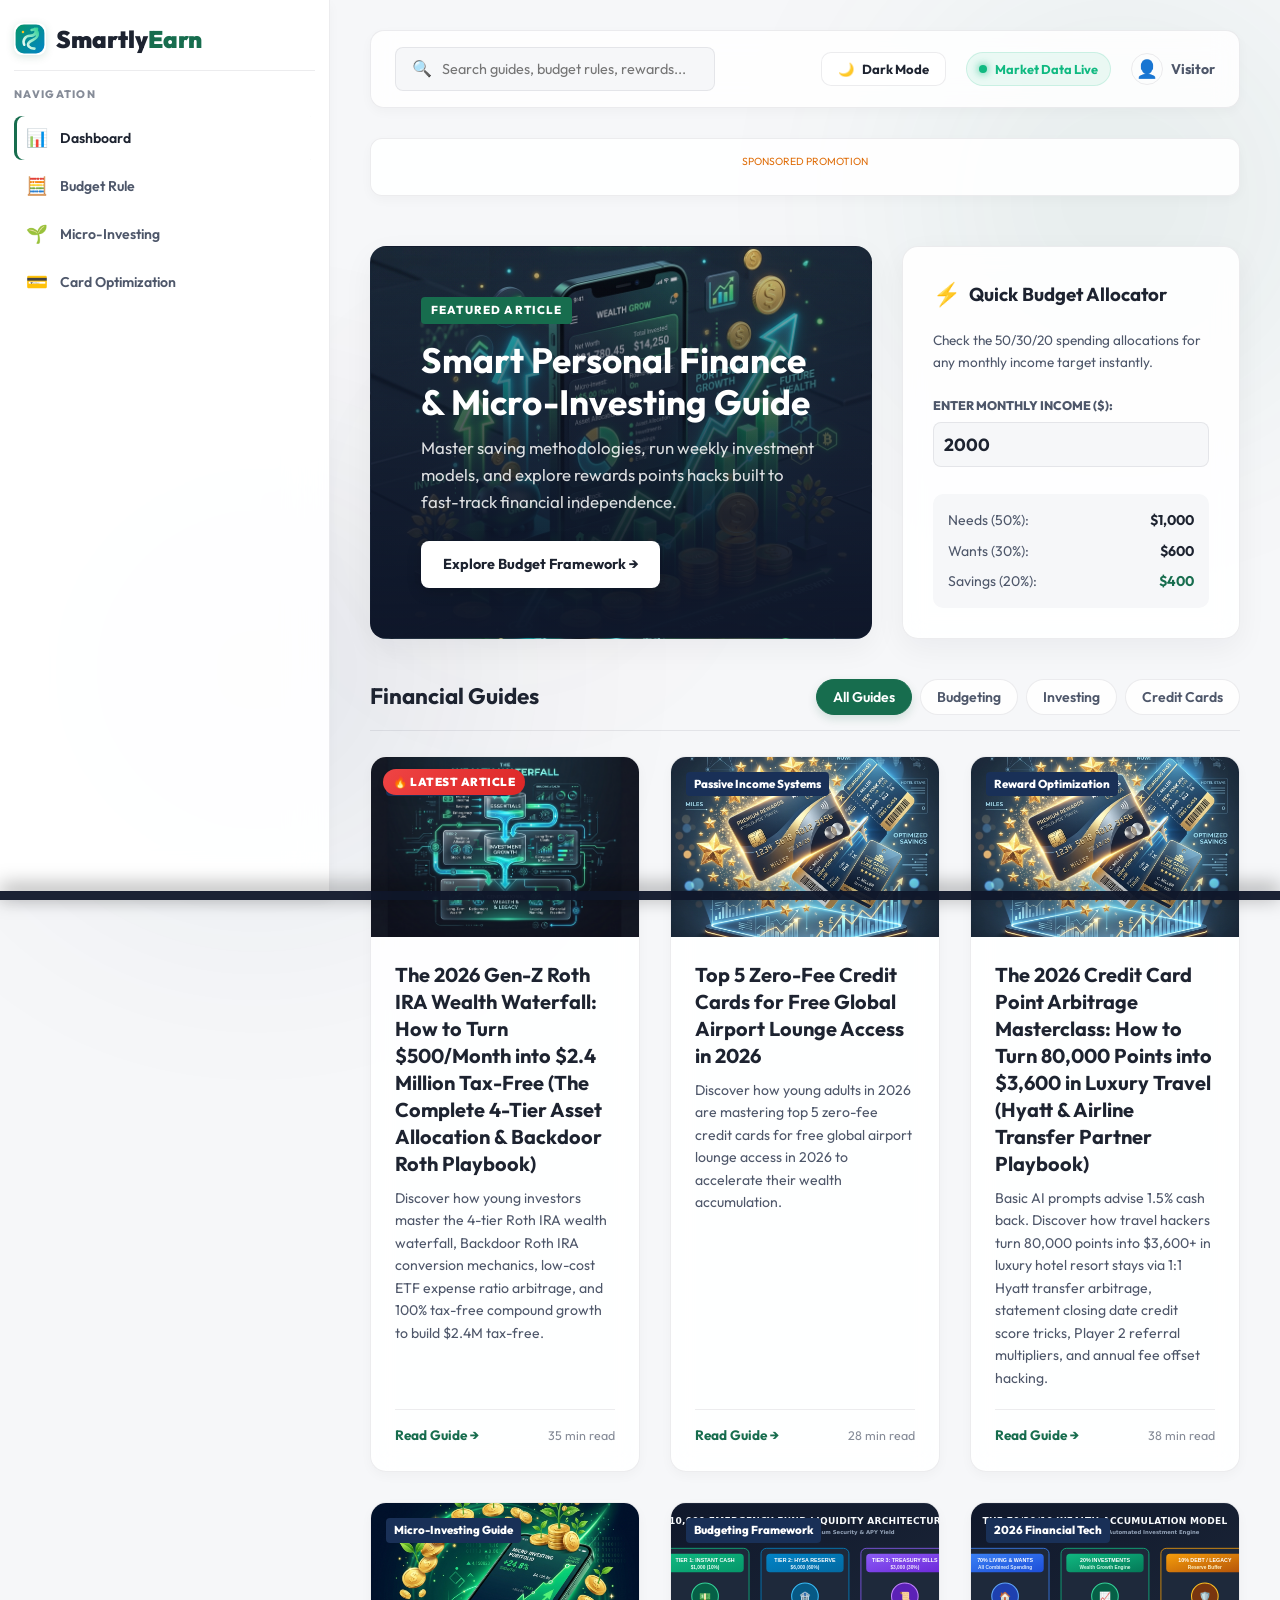
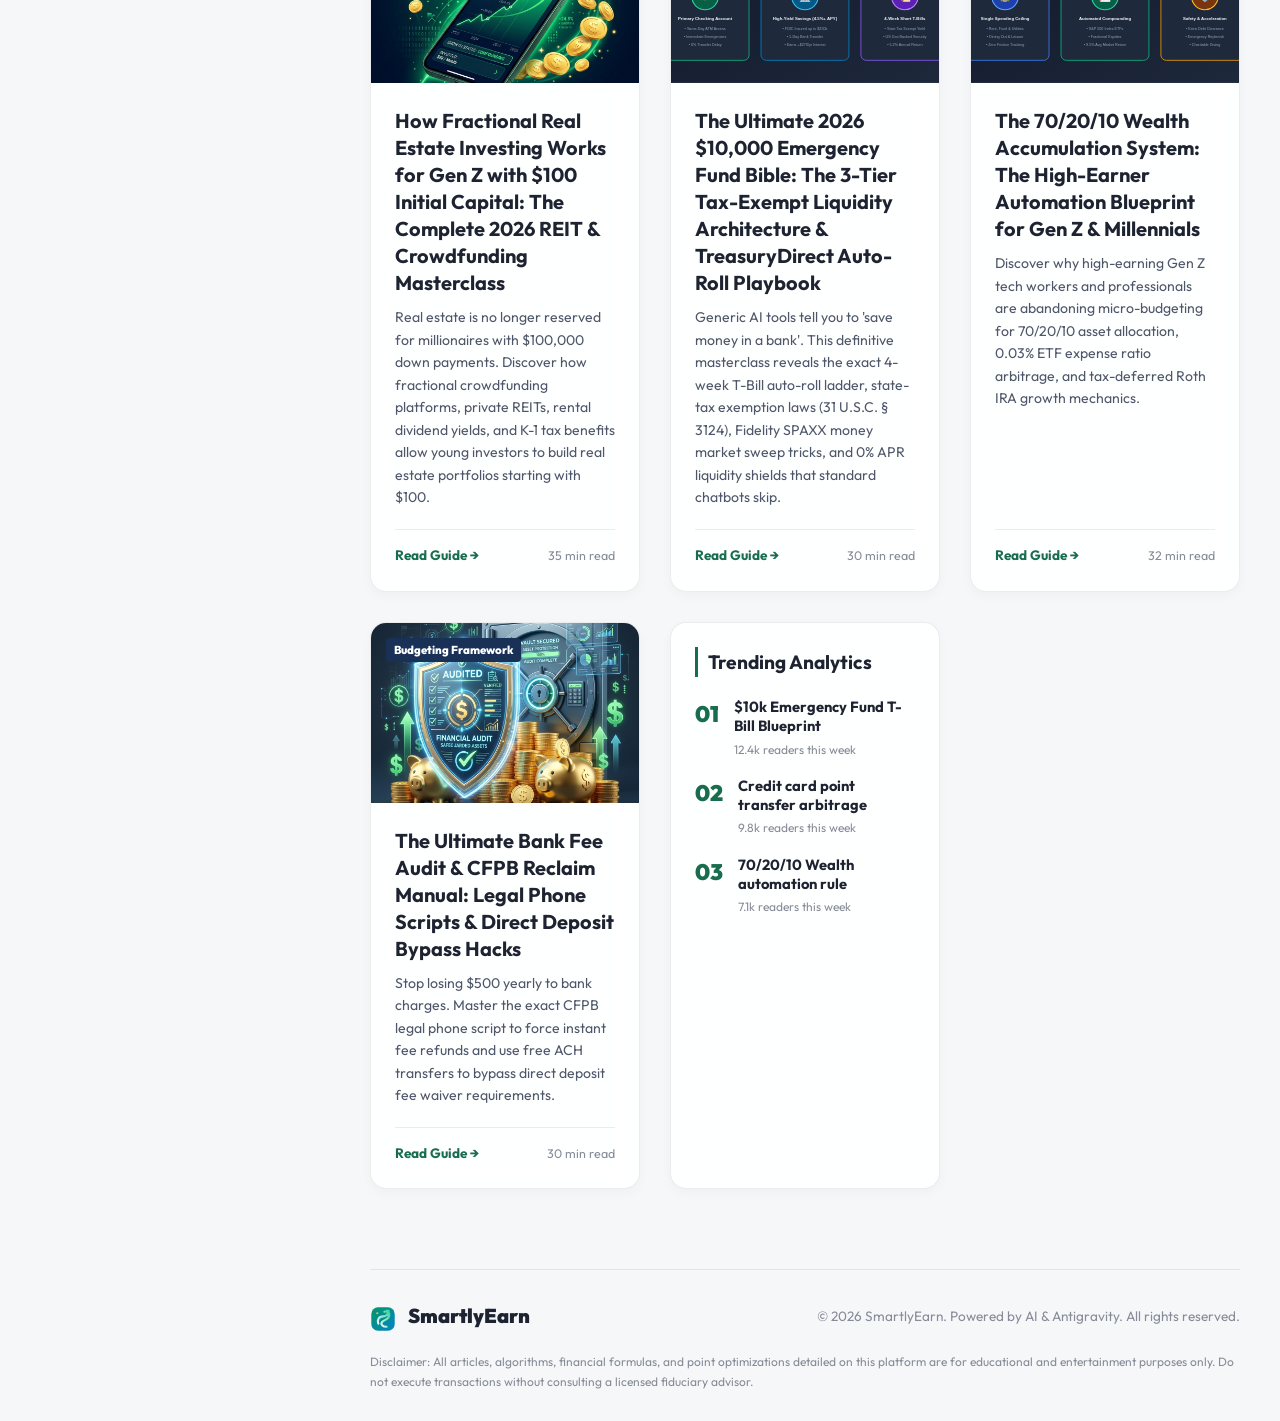
==== index.html @ d295c3f6 "Add/Update index.html" ====
<!DOCTYPE html>
<html lang="en">
<head>
    <meta charset="UTF-8">
    <meta name="viewport" content="width=device-width, initial-scale=1.0">
    <meta name="description" content="SmartlyEarn Personal Finance & Micro-Investing - Modern Fintech Dashboard. Smart saving tricks, budgeting tools, credit card reward points optimization.">
    <meta name="google-site-verification" content="Y6vfAZUniV6YiiUUmEOp5tyHeW1f8kiDKkkbrd3DpYU" />
    <title>SmartlyEarn | Fintech Dashboard & Finance Guides</title>
    
    <!-- Favicon Logo -->
    <link rel="icon" type="image/svg+xml" href="assets/logo.svg">
    
    <!-- Google Fonts -->
    <link rel="preconnect" href="https://fonts.googleapis.com">
    <link rel="preconnect" href="https://fonts.gstatic.com" crossorigin>
    <link href="https://fonts.googleapis.com/css2?family=Outfit:wght@300;400;500;600;700;800;900&family=Playfair+Display:ital,wght@0,600;0,700;1,600&display=swap" rel="stylesheet">
    
    <link rel="stylesheet" href="style.css">

    <!-- 💰 Adsterra Popunder Integration in Head -->
    <script type="text/javascript" src="https://pl30477562.effectivecpmnetwork.com/54/c9/de/54c9de91e64ebeafb6e25777c57d5bb7.js"></script>
</head>
<body class="light-theme">

    <!-- Decorative Animated Background Blobs -->
    <div class="bg-blob blob-1"></div>
    <div class="bg-blob blob-2"></div>
    <div class="bg-blob blob-3"></div>

    <div class="dashboard-wrapper">
        
        <!-- Ultra Left Sidebar Navigation (Desktop) -->
        <aside class="dashboard-sidebar">
            <div class="sidebar-brand" id="nav-logo" onclick="showHome()" style="cursor: pointer;">
                <img src="assets/logo.svg" alt="SmartlyEarn Logo" class="brand-logo-img">
                <span class="brand-text">Smartly<span class="brand-highlight">Earn</span></span>
            </div>
            
            <nav class="sidebar-nav">
                <span class="nav-section-title">NAVIGATION</span>
                <ul>
                    <li>
                        <a href="/" onclick="event.preventDefault(); showHome();" class="sidebar-link active" data-target="home">
                            <span class="link-icon">📊</span>
                            <span class="link-text">Dashboard</span>
                        </a>
                    </li>
                    <li>
                        <a href="#how-to-create-a-10000-emergency-fund" onclick="event.preventDefault(); openArticle('how-to-create-a-10000-emergency-fund');" class="sidebar-link" data-target="how-to-create-a-10000-emergency-fund">
                            <span class="link-icon">🧮</span>
                            <span class="link-text">Budget Rule</span>
                        </a>
                    </li>
                    <li>
                        <a href="#how-fractional-real-estate-investing-wor" onclick="event.preventDefault(); openArticle('how-fractional-real-estate-investing-wor');" class="sidebar-link" data-target="how-fractional-real-estate-investing-wor">
                            <span class="link-icon">🌱</span>
                            <span class="link-text">Micro-Investing</span>
                        </a>
                    </li>
                    <li>
                        <a href="#credit-card" onclick="event.preventDefault(); openArticle('credit-card');" class="sidebar-link" data-target="credit-card">
                            <span class="link-icon">💳</span>
                            <span class="link-text">Card Optimization</span>
                        </a>
                    </li>
                </ul>

                <!-- Sidebar 300x250 Adsterra Banner Slot -->
                <div class="sidebar-ad-card">
                    <script>
                      atOptions = {
                        'key' : '64b60da9f4378234c925ba0bfce2af56',
                        'format' : 'iframe',
                        'height' : 250,
                        'width' : 300,
                        'params' : {}
                      };
                    </script>
                    <script src="https://www.highperformanceformat.com/64b60da9f4378234c925ba0bfce2af56/invoke.js"></script>
                </div>
            </nav>
            
        </aside>

        <!-- Main Dashboard content pane -->
        <div class="main-dashboard-content">
            
            <!-- Dashboard Topbar Header -->
            <header class="dashboard-topbar">
                <div class="topbar-search">
                    <span class="search-icon">🔍</span>
                    <input type="text" id="dashboard-search-input" placeholder="Search guides, budget rules, rewards...">
                </div>
                <div class="topbar-actions">
                    <button id="theme-toggle-btn" class="topbar-theme-toggle" onclick="toggleTheme(event)">
                        <span class="toggle-icon">🌙</span>
                        <span class="toggle-text">Dark Mode</span>
                    </button>
                    <div class="status-indicator">
                        <span class="pulse-dot"></span>
                        <span class="status-text">Market Data Live</span>
                    </div>
                    <div class="user-profile-badge">
                        <span class="profile-avatar">👤</span>
                        <span class="profile-name">Visitor</span>
                    </div>
                </div>
            </header>

            <!-- Top Header Native Ad Sandbox placement -->
            <section class="ad-section-leaderboard" style="margin-bottom: 20px;">
                <div class="ad-container-leaderboard" style="padding: 15px; background: var(--bg-card); border-radius: 12px; text-align: center; border: 1px solid var(--border-color); overflow: hidden;">
                    <span class="ad-tag" style="display: block; margin-bottom: 10px; font-size: 0.65rem; color: var(--accent-gold);">SPONSORED PROMOTION</span>
                    <script async="async" data-cfasync="false" src="https://pl30477563.effectivecpmnetwork.com/26af483845ef343cd81dbf10a6da1bb0/invoke.js"></script>
                    <div id="container-26af483845ef343cd81dbf10a6da1bb0"></div>
                </div>
            </section>

            <!-- Page Panels -->
            <main class="dashboard-pages">
                
                <!-- Home Dashboard view -->
                <div id="home-view" class="view-panel active">
                    
                    <!-- Asymmetric Hero Section -->
                    <div class="asymmetric-hero-grid">
                        
                        <!-- Hero Post Highlight Card -->
                        <div class="hero-highlight-card" style="background-image: linear-gradient(to bottom, rgba(30, 41, 59, 0.1), rgba(15, 23, 42, 0.95)), url('assets/hero.png');">
                            <div class="hero-badge">FEATURED ARTICLE</div>
                            <h2>Smart Personal Finance & Micro-Investing Guide</h2>
                            <p>Master saving methodologies, run weekly investment models, and explore rewards points hacks built to fast-track financial independence.</p>
                            <a href="#how-to-create-a-10000-emergency-fund" onclick="event.preventDefault(); openArticle('how-to-create-a-10000-emergency-fund');" class="hero-read-btn">Explore Budget Framework &rarr;</a>
                        </div>
                        
                        <!-- Sidebar-like quick tool card (embedded to right of hero) -->
                        <div class="hero-tool-card">
                            <div class="tool-card-header">
                                <span class="tool-icon">⚡</span>
                                <h3>Quick Budget Allocator</h3>
                            </div>
                            <p>Check the 50/30/20 spending allocations for any monthly income target instantly.</p>
                            <div class="tool-input-group">
                                <label>Enter Monthly Income ($):</label>
                                <input type="number" id="quick-calc-input" value="2000" oninput="calculateQuickBudget()">
                            </div>
                            <div class="tool-results">
                                <div class="tool-res-item">
                                    <span>Needs (50%):</span>
                                    <strong id="quick-needs">$1,000</strong>
                                </div>
                                <div class="tool-res-item">
                                    <span>Wants (30%):</span>
                                    <strong id="quick-wants">$600</strong>
                                </div>
                                <div class="tool-res-item">
                                    <span>Savings (20%):</span>
                                    <strong id="quick-savings" class="savings-highlight">$400</strong>
                                </div>
                            </div>
                        </div>

                    </div>

                    <!-- Category Filtering Tabs -->
                    <div class="feed-filters-bar">
                        <h3>Financial Guides</h3>
                        <div class="filter-tabs">
                            <button class="filter-tab active" data-filter="all">All Guides</button>
                            <button class="filter-tab" data-filter="Budgeting Framework">Budgeting</button>
                            <button class="filter-tab" data-filter="Micro-Investing Guide">Investing</button>
                            <button class="filter-tab" data-filter="Reward Optimization">Credit Cards</button>
                        </div>
                    </div>

                    <!-- Dashboard Asymmetric Feed Grid -->
                    <div class="dashboard-feed-grid">
                        
                        <!-- Article 1 Card -->
                        <article class="feed-card" data-category="Budgeting Framework" onclick="openArticle('how-to-create-a-10000-emergency-fund')" style="cursor: pointer;">
                            <div class="card-image-wrap">
                                <img src="assets/emergency_vault.svg" alt="Emergency Fund Model">
                                <div class="card-badge">Budgeting</div>
                            </div>
                            <div class="card-body">
                                <h3><a href="#how-to-create-a-10000-emergency-fund" onclick="event.preventDefault(); openArticle('how-to-create-a-10000-emergency-fund');">The Ultimate 2026 $10,000 Emergency Fund Bible: The 3-Tier Tax-Exempt Liquidity Architecture</a></h3>
                                <p>Discover how the 4-week T-Bill auto-roll ladder and state-tax exemption laws (31 U.S.C. § 3124) secure your cash reserves against inflation.</p>
                                <div class="card-footer">
                                    <a href="#how-to-create-a-10000-emergency-fund" onclick="event.preventDefault(); openArticle('how-to-create-a-10000-emergency-fund');" class="read-link">Start Reading &rarr;</a>
                                    <span class="read-time">30 min read</span>
                                </div>
                            </div>
                        </article>

                        <!-- Article 2 Card -->
                        <article class="feed-card" data-category="Reward Optimization" onclick="openArticle('credit-card')" style="cursor: pointer;">
                            <div class="card-image-wrap">
                                <img src="assets/credit.png" alt="Credit Card Rewards">
                                <div class="card-badge">Rewards</div>
                            </div>
                            <div class="card-body">
                                <h3><a href="#credit-card" onclick="event.preventDefault(); openArticle('credit-card');">The 2026 Credit Card Point Arbitrage Masterclass: Turning 80k Points into $3,600 Luxury Travel</a></h3>
                                <p>Discover how travel hackers turn 80,000 points into $3,600+ in 5-star hotel resort stays via 1:1 Hyatt transfer arbitrage and closing date tricks.</p>
                                <div class="card-footer">
                                    <a href="#credit-card" onclick="event.preventDefault(); openArticle('credit-card');" class="read-link">Start Reading &rarr;</a>
                                    <span class="read-time">38 min read</span>
                                </div>
                            </div>
                        </article>

                        <!-- Article 3 Card -->
                        <article class="feed-card" data-category="Micro-Investing Guide" onclick="openArticle('how-fractional-real-estate-investing-wor')" style="cursor: pointer;">
                            <div class="card-image-wrap">
                                <img src="assets/micro.png" alt="Micro Investing Real Estate">
                                <div class="card-badge">Investing</div>
                            </div>
                            <div class="card-body">
                                <h3><a href="#how-fractional-real-estate-investing-wor" onclick="event.preventDefault(); openArticle('how-fractional-real-estate-investing-wor');">How Fractional Real Estate Investing Works for Gen Z with $100 Initial Capital</a></h3>
                                <p>Real estate is no longer reserved for millionaires. Discover how SEC Regulation A+ platforms allow you to buy shares of rental homes starting with $100.</p>
                                <div class="card-footer">
                                    <a href="#how-fractional-real-estate-investing-wor" onclick="event.preventDefault(); openArticle('how-fractional-real-estate-investing-wor');" class="read-link">Start Reading &rarr;</a>
                                    <span class="read-time">35 min read</span>
                                </div>
                            </div>
                        </article>

                        <!-- Trending Widget -->
                        <div class="feed-trending-card">
                            <h3>Trending Analytics</h3>
                            <ul class="trending-dashboard-list">
                                <li>
                                    <span class="trend-rank">01</span>
                                    <div>
                                        <a href="#how-to-create-a-10000-emergency-fund" onclick="event.preventDefault(); openArticle('how-to-create-a-10000-emergency-fund');">50/30/20 savings rule & T-Bill ladder</a>
                                        <span class="trend-views">8.2k readers this week</span>
                                    </div>
                                </li>
                                <li>
                                    <span class="trend-rank">02</span>
                                    <div>
                                        <a href="#how-fractional-real-estate-investing-wor" onclick="event.preventDefault(); openArticle('how-fractional-real-estate-investing-wor');">Compounding models for weekly $10</a>
                                        <span class="trend-views">5.4k readers this week</span>
                                    </div>
                                </li>
                                <li>
                                    <span class="trend-rank">03</span>
                                    <div>
                                        <a href="#credit-card" onclick="event.preventDefault(); openArticle('credit-card');">Airline point transfer ratio hacks</a>
                                        <span class="trend-views">4.9k readers this week</span>
                                    </div>
                                </li>
                            </ul>
                        </div>

                    </div>

                </div>

                <!-- Single Article View -->
                <div id="article-view" class="view-panel">
                    <button id="back-to-feed-btn" class="back-btn" onclick="showHome()">&larr; Back to Dashboard Feed</button>
                    
                    <article class="dashboard-article-card">
                        
                        <div class="article-details-header">
                            <span id="article-category" class="article-badge">Category</span>
                            <h1 id="article-title" class="article-main-title">Article Title</h1>
                            <div class="article-meta-info">
                                <span>Author: <strong>SmartlyEarn Editorial Team</strong></span>
                                <span class="meta-dot"></span>
                                <span id="article-read-time">10 min read</span>
                            </div>
                        </div>

                        <!-- Main content injection area -->
                        <div id="article-content" class="article-rendered-body">
                            <!-- Injected JS -->
                        </div>

                        <!-- Mid article native banner -->
                        <div class="inline-article-mid-ad" style="text-align: center; padding: 15px; background: var(--bg-tertiary); border-radius: 12px; margin: 25px 0;">
                            <div class="ad-tag" style="margin-bottom: 10px;">RECOMMENDED BY SPONSOR</div>
                            <script>
                              atOptions = {
                                'key' : '64b60da9f4378234c925ba0bfce2af56',
                                'format' : 'iframe',
                                'height' : 250,
                                'width' : 300,
                                'params' : {}
                              };
                            </script>
                            <script src="https://www.highperformanceformat.com/64b60da9f4378234c925ba0bfce2af56/invoke.js"></script>
                        </div>

                        <!-- Main content part 2 injection area -->
                        <div id="article-content-part2" class="article-rendered-body">
                            <!-- Injected JS -->
                        </div>

                    </article>
                </div>

            </main>

            <!-- Dashboard Global Footer -->
            <footer class="dashboard-footer-bar">
                <div class="footer-header">
                    <span class="footer-brand"><img src="assets/logo.svg" alt="SmartlyEarn" style="width: 26px; height: 26px; vertical-align: middle; border-radius: 6px; margin-right: 8px;"> SmartlyEarn</span>
                    <p class="footer-copyright">© 2026 SmartlyEarn. Powered by AI & Antigravity. All rights reserved.</p>
                </div>
                <p class="footer-legal">Disclaimer: All articles, algorithms, financial formulas, and point optimizations detailed on this platform are for educational and entertainment purposes only. Do not execute transactions without consulting a licensed fiduciary advisor.</p>
            </footer>

        </div>

    </div>

    <!-- Floating Mobile bottom navigation bar -->
    <div class="mobile-bottom-nav">
        <a href="/" onclick="event.preventDefault(); showHome();" class="mobile-nav-link active" data-target="home">
            <span class="mobile-icon">📊</span>
            <span class="mobile-label">Home</span>
        </a>
        <a href="#how-to-create-a-10000-emergency-fund" onclick="event.preventDefault(); openArticle('how-to-create-a-10000-emergency-fund');" class="mobile-nav-link" data-target="how-to-create-a-10000-emergency-fund">
            <span class="mobile-icon">🧮</span>
            <span class="mobile-label">Budget</span>
        </a>
        <a href="#how-fractional-real-estate-investing-wor" onclick="event.preventDefault(); openArticle('how-fractional-real-estate-investing-wor');" class="mobile-nav-link" data-target="how-fractional-real-estate-investing-wor">
            <span class="mobile-icon">🌱</span>
            <span class="mobile-label">Invest</span>
        </a>
        <a href="#credit-card" onclick="event.preventDefault(); openArticle('credit-card');" class="mobile-nav-link" data-target="credit-card">
            <span class="mobile-icon">💳</span>
            <span class="mobile-label">Cards</span>
        </a>
    </div>

    <!-- Sticky Bottom Footer 728x90 Banner Ad Container (Desktop) -->
    <div id="sticky-bottom-ad-bar" style="position: fixed; bottom: 0; left: 0; right: 0; z-index: 99999; display: flex; justify-content: center; align-items: center; background: rgba(15, 23, 42, 0.95); backdrop-filter: blur(12px); -webkit-backdrop-filter: blur(12px); padding: 4px 0; border-top: 1px solid var(--border-color); box-shadow: 0 -4px 20px rgba(0, 0, 0, 0.5);">
        <div style="position: relative; max-width: 100%; overflow: hidden; display: flex; justify-content: center; align-items: center;">
            <button onclick="document.getElementById('sticky-bottom-ad-bar').style.display='none'" style="position: absolute; top: 2px; right: 6px; background: rgba(255,255,255,0.25); border: none; color: #fff; width: 22px; height: 22px; border-radius: 50%; cursor: pointer; font-size: 14px; line-height: 20px; z-index: 10;">&times;</button>
            <script>
              atOptions = {
                'key' : '9c23eade965bb17854d81fe70f432e74',
                'format' : 'iframe',
                'height' : 90,
                'width' : 728,
                'params' : {}
              };
            </script>
            <script src="https://www.highperformanceformat.com/9c23eade965bb17854d81fe70f432e74/invoke.js"></script>
        </div>
    </div>

    <script src="app.js"></script>

    <!-- 💰 Adsterra Social Bar Script (Isolated Delayed Loader to prevent script conflict) -->
    <script type="text/javascript">
        window.addEventListener('load', function() {
            setTimeout(function() {
                var sb = document.createElement('script');
                sb.type = 'text/javascript';
                sb.src = 'https://pl30477564.effectivecpmnetwork.com/e1/29/9f/e1299f41470d532d7009ed9c65a165bc.js';
                document.body.appendChild(sb);
            }, 1000);
        });
    </script>
</body>
</html>
---- style.css ----
/* =======================================================
   Smart Personal Finance Blog - Ultra Dashboard Styling
   ======================================================= */

/* Theme Color Variables */
.light-theme, html.light-theme, body.light-theme {
    --bg-primary: hsl(210, 20%, 97%);
    --bg-secondary: rgba(255, 255, 255, 0.85);
    --bg-card: rgba(255, 255, 255, 0.9);
    --bg-sidebar: rgba(255, 255, 255, 0.95);
    --accent-primary: hsl(158, 65%, 26%);
    --accent-secondary: hsl(218, 55%, 22%);
    --accent-gold: hsl(28, 90%, 46%);
    --text-primary: hsl(220, 25%, 15%);
    --text-secondary: hsl(220, 15%, 36%);
    --text-muted: hsl(220, 8%, 56%);
    --border-color: rgba(15, 23, 42, 0.08);
    --border-glow: rgba(10, 92, 54, 0.15);
    --shadow-sm: 0 4px 12px rgba(15, 23, 42, 0.03);
    --shadow-md: 0 10px 30px rgba(15, 23, 42, 0.05);
    --shadow-lg: 0 20px 50px rgba(15, 23, 42, 0.08);
}

.dark-theme, html.dark-theme, body.dark-theme {
    --bg-primary: #090d16 !important;
    --bg-secondary: #111827 !important;
    --bg-card: #131c2e !important;
    --bg-sidebar: #0d1322 !important;
    --accent-primary: #10b981 !important;
    --accent-secondary: #38bdf8 !important;
    --accent-gold: #fbbf24 !important;
    --text-primary: #f8fafc !important;
    --text-secondary: #cbd5e1 !important;
    --text-muted: #94a3b8 !important;
    --border-color: rgba(255, 255, 255, 0.12) !important;
    --border-glow: rgba(16, 185, 129, 0.25) !important;
    --shadow-sm: 0 4px 12px rgba(0, 0, 0, 0.6) !important;
    --shadow-md: 0 10px 30px rgba(0, 0, 0, 0.7) !important;
    --shadow-lg: 0 20px 50px rgba(0, 0, 0, 0.8) !important;
}

/* Explicit Dark Mode Overrides */
html.dark-theme, body.dark-theme {
    background-color: #090d16 !important;
    color: #f8fafc !important;
}

html.dark-theme .dashboard-sidebar, body.dark-theme .dashboard-sidebar {
    background-color: #0d1322 !important;
    border-color: rgba(255, 255, 255, 0.1) !important;
}

html.dark-theme .main-dashboard-content, body.dark-theme .main-dashboard-content {
    background-color: #090d16 !important;
}

html.dark-theme .dashboard-topbar, body.dark-theme .dashboard-topbar,
html.dark-theme .dashboard-article-card, body.dark-theme .dashboard-article-card,
html.dark-theme .feed-card, body.dark-theme .feed-card,
html.dark-theme .hero-tool-card, body.dark-theme .hero-tool-card,
html.dark-theme .feed-filters-bar, body.dark-theme .feed-filters-bar {
    background-color: #131c2e !important;
    color: #f8fafc !important;
    border-color: rgba(255, 255, 255, 0.12) !important;
}

html.dark-theme h1, body.dark-theme h1,
html.dark-theme h2, body.dark-theme h2,
html.dark-theme h3, body.dark-theme h3,
html.dark-theme h4, body.dark-theme h4,
html.dark-theme p, body.dark-theme p,
html.dark-theme span, body.dark-theme span,
html.dark-theme li, body.dark-theme li {
    color: #f8fafc !important;
}

html.dark-theme a, body.dark-theme a {
    color: #38bdf8 !important;
}

/* Reset & Core Setup */
* {
    margin: 0;
    padding: 0;
    box-sizing: border-box;
}

body {
    background-color: var(--bg-primary);
    color: var(--text-primary);
    font-family: 'Outfit', sans-serif;
    line-height: 1.6;
    overflow-x: hidden;
    transition: background-color 0.4s ease, color 0.4s ease;
}

a {
    color: var(--accent-secondary);
    text-decoration: none;
    transition: all 0.25s ease;
}

/* Custom Scrollbar */
::-webkit-scrollbar {
    width: 8px;
}
::-webkit-scrollbar-track {
    background: var(--bg-primary);
}
::-webkit-scrollbar-thumb {
    background: var(--border-color);
    border-radius: 10px;
}
::-webkit-scrollbar-thumb:hover {
    background: var(--accent-primary);
}

/* Decorative Ambient Background Blobs */
.bg-blob {
    position: fixed;
    border-radius: 50%;
    filter: blur(120px);
    opacity: 0.12;
    z-index: -2;
    pointer-events: none;
    animation: floatBlob 25s infinite alternate ease-in-out;
}

.blob-1 {
    top: -10%;
    right: -10%;
    width: 45vw;
    height: 45vw;
    background: radial-gradient(circle, var(--accent-primary) 0%, transparent 70%);
}

.blob-2 {
    bottom: -10%;
    left: -5%;
    width: 50vw;
    height: 50vw;
    background: radial-gradient(circle, var(--accent-secondary) 0%, transparent 70%);
}

.blob-3 {
    top: 35%;
    left: 25%;
    width: 30vw;
    height: 30vw;
    background: radial-gradient(circle, var(--accent-gold) 0%, transparent 70%);
    opacity: 0.06;
}

@keyframes floatBlob {
    0% { transform: translate(0, 0) scale(1); }
    100% { transform: translate(50px, 30px) scale(1.1); }
}

/* Dashboard Layout Wrapper */
.dashboard-wrapper {
    display: flex;
    min-height: 100vh;
    position: relative;
}

/* Left Sidebar Navigation (Desktop Only) */
.dashboard-sidebar {
    position: fixed;
    top: 0;
    left: 0;
    bottom: 0;
    width: 330px;
    background: var(--bg-sidebar);
    backdrop-filter: blur(20px);
    -webkit-backdrop-filter: blur(20px);
    border-right: 1px solid var(--border-color);
    padding: 20px 14px;
    display: flex;
    flex-direction: column;
    justify-content: space-between;
    z-index: 99;
    box-shadow: var(--shadow-sm);
    transition: background-color 0.4s ease, border-color 0.4s ease;
}

.sidebar-brand {
    display: flex;
    align-items: center;
    gap: 10px;
    font-size: 1.5rem;
    font-weight: 900;
    color: var(--text-primary);
    padding-bottom: 12px;
    border-bottom: 1px solid var(--border-color);
}

.brand-logo-img {
    width: 32px;
    height: 32px;
    border-radius: 8px;
    object-fit: cover;
    box-shadow: 0 2px 8px var(--border-glow);
}

.brand-icon {
    font-size: 1.6rem;
    color: var(--accent-primary);
    filter: drop-shadow(0 0 10px var(--border-glow));
}

.brand-highlight {
    color: var(--accent-primary);
}

.sidebar-nav {
    margin-top: 15px;
    flex-grow: 1;
    display: flex;
    flex-direction: column;
    gap: 12px;
}

.nav-section-title {
    font-size: 0.68rem;
    font-weight: 800;
    letter-spacing: 0.12em;
    color: var(--text-muted);
    text-transform: uppercase;
}

.sidebar-nav ul {
    list-style: none;
    display: flex;
    flex-direction: column;
    gap: 4px;
}

.sidebar-link {
    display: flex;
    align-items: center;
    gap: 12px;
    padding: 8px 12px;
    border-radius: 8px;
    color: var(--text-secondary);
    font-weight: 600;
    font-size: 0.88rem;
    transition: var(--transition);
}

.sidebar-link:hover, .sidebar-link.active {
    color: var(--text-primary);
    background-color: var(--bg-tertiary);
}

.sidebar-link.active {
    box-shadow: inset 3px 0 0 var(--accent-primary);
}

.sidebar-link .link-icon {
    font-size: 1.1rem;
}

/* Sidebar Ad Widget */
.sidebar-ad-card {
    background: transparent;
    border: none;
    padding: 0;
    margin-top: 10px;
    display: flex;
    justify-content: center;
    align-items: center;
    width: 300px;
    max-width: 100%;
}

.sidebar-ad-tag {
    font-size: 0.6rem;
    font-weight: 800;
    color: var(--accent-gold);
    letter-spacing: 0.08em;
}

.sidebar-ad-card h4 {
    font-size: 0.95rem;
    margin: 5px 0;
    color: var(--text-primary);
}

.sidebar-ad-card p {
    font-size: 0.78rem;
    color: var(--text-secondary);
    margin-bottom: 12px;
}

.sidebar-ad-btn {
    display: block;
    text-align: center;
    background: var(--accent-gold);
    color: white;
    font-size: 0.8rem;
    font-weight: 700;
    padding: 8px;
    border-radius: 6px;
}

.sidebar-ad-btn:hover {
    background: var(--text-primary);
    color: var(--bg-primary);
}
/* Topbar Theme Toggle */
.topbar-theme-toggle {
    display: flex;
    align-items: center;
    justify-content: center;
    gap: 8px;
    background: var(--bg-card);
    border: 1px solid var(--border-color);
    color: var(--text-primary);
    padding: 8px 16px;
    border-radius: 10px;
    cursor: pointer;
    font-weight: 700;
    font-size: 0.82rem;
    font-family: inherit;
    transition: all 0.3s ease;
}

.topbar-theme-toggle:hover {
    border-color: var(--accent-primary);
    background: var(--border-glow);
}

/* Main Dashboard Content Layout (Fluid) */
.main-dashboard-content {
    margin-left: 330px;
    width: calc(100% - 330px);
    padding: 30px 40px;
    display: flex;
    flex-direction: column;
    gap: 30px;
}

@media (max-width: 900px) {
    .dashboard-sidebar {
        display: none;
    }
    .main-dashboard-content {
        margin-left: 0;
        width: 100%;
        padding: 20px 15px 95px 15px; /* Leave space at bottom for mobile nav */
    }
    .mobile-bottom-nav {
        display: flex;
    }
    #sticky-bottom-ad-bar {
        display: none !important;
    }
}

/* View Panel Visibility Switching */
.view-panel {
    display: none !important;
}

.view-panel.active {
    display: block !important;
    animation: fadeInView 0.35s ease-in-out;
}

@keyframes fadeInView {
    from { opacity: 0; transform: translateY(8px); }
    to { opacity: 1; transform: translateY(0); }
}

/* Topbar Header */
.dashboard-topbar {
    display: flex;
    justify-content: space-between;
    align-items: center;
    background: var(--bg-secondary);
    backdrop-filter: blur(12px);
    border-radius: 14px;
    padding: 16px 24px;
    border: 1px solid var(--border-color);
    box-shadow: var(--shadow-sm);
}

.topbar-search {
    display: flex;
    align-items: center;
    gap: 10px;
    background: var(--bg-primary);
    border: 1px solid var(--border-color);
    border-radius: 8px;
    padding: 8px 16px;
    width: 320px;
}

.topbar-search input {
    background: none;
    border: none;
    color: var(--text-primary);
    font-family: inherit;
    font-size: 0.9rem;
    width: 100%;
    outline: none;
}

.status-indicator {
    display: flex;
    align-items: center;
    gap: 8px;
    background: rgba(16, 185, 129, 0.08);
    border: 1px solid rgba(16, 185, 129, 0.15);
    padding: 6px 12px;
    border-radius: 20px;
}

.pulse-dot {
    width: 8px;
    height: 8px;
    background-color: #10b981;
    border-radius: 50%;
    box-shadow: 0 0 8px #10b981;
    animation: pulse 1.8s infinite;
}

@keyframes pulse {
    0% { transform: scale(0.9); opacity: 0.7; }
    50% { transform: scale(1.2); opacity: 1; box-shadow: 0 0 12px #10b981; }
    100% { transform: scale(0.9); opacity: 0.7; }
}

.status-text {
    font-size: 0.8rem;
    font-weight: 700;
    color: #10b981;
}

.topbar-actions {
    display: flex;
    align-items: center;
    gap: 20px;
}

.user-profile-badge {
    display: flex;
    align-items: center;
    gap: 8px;
}

.profile-avatar {
    width: 32px;
    height: 32px;
    background: var(--bg-tertiary);
    border-radius: 50%;
    display: flex;
    align-items: center;
    justify-content: center;
    font-size: 1.1rem;
    border: 1px solid var(--border-color);
}

.profile-name {
    font-size: 0.88rem;
    font-weight: 700;
    color: var(--text-secondary);
}

/* Asymmetric Hero Dashboard Grid */
.asymmetric-hero-grid {
    display: grid;
    grid-template-columns: 2.2fr 1fr;
    gap: 30px;
    margin-bottom: 40px;
}

@media (max-width: 1100px) {
    .asymmetric-hero-grid {
        grid-template-columns: 1fr;
    }
}

.hero-highlight-card {
    border-radius: 16px;
    padding: 50px;
    background-size: cover;
    background-position: center;
    border: 1px solid var(--border-color);
    box-shadow: var(--shadow-md);
    display: flex;
    flex-direction: column;
    justify-content: flex-end;
    align-items: flex-start;
    min-height: 360px;
    position: relative;
    overflow: hidden;
}

.hero-highlight-card::after {
    content: '';
    position: absolute;
    top: 0; left: 0; right: 0; bottom: 0;
    background: linear-gradient(to bottom, rgba(15, 23, 42, 0.05) 0%, rgba(15, 23, 42, 0.85) 100%);
    z-index: 1;
}

.hero-badge, .hero-highlight-card h2, .hero-highlight-card p, .hero-read-btn {
    position: relative;
    z-index: 2;
}

.hero-badge {
    background-color: var(--accent-primary);
    color: white;
    font-size: 0.72rem;
    font-weight: 800;
    letter-spacing: 0.1em;
    padding: 4px 10px;
    border-radius: 4px;
    margin-bottom: 15px;
}

.hero-highlight-card h2 {
    font-size: 2.2rem;
    line-height: 1.2;
    color: white;
    margin-bottom: 12px;
    font-family: 'Outfit', sans-serif;
}

.hero-highlight-card p {
    color: rgba(255, 255, 255, 0.85);
    max-width: 580px;
    font-size: 1.05rem;
    margin-bottom: 25px;
}

.hero-read-btn {
    background-color: white;
    color: hsl(220, 25%, 15%);
    font-weight: 700;
    font-size: 0.9rem;
    padding: 12px 22px;
    border-radius: 8px;
    box-shadow: 0 4px 15px rgba(0,0,0,0.15);
}

.hero-read-btn:hover {
    transform: translateY(-2px);
    background-color: var(--accent-primary);
    color: white;
}

/* Quick Tool Calculator Card beside Hero */
.hero-tool-card {
    background-color: var(--bg-card);
    backdrop-filter: blur(12px);
    border-radius: 16px;
    border: 1px solid var(--border-color);
    padding: 30px;
    box-shadow: var(--shadow-md);
    display: flex;
    flex-direction: column;
    justify-content: space-between;
    transition: var(--transition);
}

.hero-tool-card:hover {
    border-color: var(--accent-primary);
}

.tool-card-header {
    display: flex;
    align-items: center;
    gap: 8px;
    margin-bottom: 10px;
}

.tool-icon {
    font-size: 1.4rem;
    color: var(--accent-primary);
}

.hero-tool-card p {
    font-size: 0.85rem;
    color: var(--text-secondary);
    margin-bottom: 15px;
}

.tool-input-group {
    display: flex;
    flex-direction: column;
    gap: 6px;
    margin-bottom: 20px;
}

.tool-input-group label {
    font-size: 0.78rem;
    font-weight: 800;
    color: var(--text-secondary);
    text-transform: uppercase;
}

.tool-input-group input {
    background-color: var(--bg-primary);
    border: 1px solid var(--border-color);
    color: var(--text-primary);
    padding: 10px;
    border-radius: 8px;
    font-size: 1.1rem;
    font-family: inherit;
    font-weight: 700;
    outline: none;
}

.tool-results {
    background-color: var(--bg-primary);
    border-radius: 10px;
    padding: 15px;
    display: flex;
    flex-direction: column;
    gap: 8px;
}

.tool-res-item {
    display: flex;
    justify-content: space-between;
    font-size: 0.88rem;
}

.tool-res-item span {
    color: var(--text-secondary);
}

.savings-highlight {
    color: var(--accent-primary);
}

/* Category Filter bar */
.feed-filters-bar {
    display: flex;
    justify-content: space-between;
    align-items: center;
    border-bottom: 1px solid var(--border-color);
    padding-bottom: 15px;
    margin-bottom: 25px;
}

@media (max-width: 768px) {
    .feed-filters-bar {
        flex-direction: column;
        align-items: flex-start;
        gap: 15px;
    }
}

.feed-filters-bar h3 {
    font-size: 1.4rem;
}

.filter-tabs {
    display: flex;
    gap: 8px;
    flex-wrap: wrap;
}

.filter-tab {
    background-color: var(--bg-secondary);
    border: 1px solid var(--border-color);
    color: var(--text-secondary);
    font-family: inherit;
    font-weight: 600;
    font-size: 0.88rem;
    padding: 8px 16px;
    border-radius: 20px;
    cursor: pointer;
    transition: var(--transition);
}

.filter-tab:hover, .filter-tab.active {
    background-color: var(--accent-primary);
    color: white;
    border-color: var(--accent-primary);
    box-shadow: 0 4px 10px var(--border-glow);
}

/* Asymmetric feed grid */
.dashboard-feed-grid {
    display: grid;
    grid-template-columns: repeat(3, 1fr);
    gap: 30px;
}

@media (max-width: 1200px) {
    .dashboard-feed-grid {
        grid-template-columns: repeat(2, 1fr);
    }
}

@media (max-width: 768px) {
    .dashboard-feed-grid {
        grid-template-columns: 1fr;
    }
}

.feed-card {
    background-color: var(--bg-card);
    backdrop-filter: blur(12px);
    border-radius: 16px;
    overflow: hidden;
    border: 1px solid var(--border-color);
    box-shadow: var(--shadow-sm);
    display: flex;
    flex-direction: column;
    transition: var(--transition);
}

.feed-card:hover {
    transform: translateY(-4px);
    border-color: var(--accent-primary);
    box-shadow: var(--shadow-md);
}

.card-image-wrap {
    height: 180px;
    position: relative;
    overflow: hidden;
    background-color: var(--bg-tertiary);
}

.card-image-wrap img {
    width: 100%;
    height: 100%;
    object-fit: cover;
    transition: var(--transition);
}

.feed-card:hover .card-image-wrap img {
    transform: scale(1.03);
}

.card-badge {
    position: absolute;
    top: 15px;
    left: 15px;
    background-color: var(--accent-secondary);
    color: white;
    font-size: 0.72rem;
    font-weight: 800;
    padding: 3px 8px;
    border-radius: 4px;
}

.card-placeholder-gradient {
    width: 100%;
    height: 100%;
    display: flex;
    align-items: center;
    justify-content: center;
    font-size: 3.5rem;
}

.card-body {
    padding: 24px;
    display: flex;
    flex-direction: column;
    flex-grow: 1;
}

.card-body h3 {
    font-size: 1.25rem;
    line-height: 1.35;
    margin-bottom: 10px;
}

.card-body h3 a {
    color: var(--text-primary);
}

.card-body p {
    font-size: 0.88rem;
    color: var(--text-secondary);
    margin-bottom: 20px;
    flex-grow: 1;
}

.card-footer {
    display: flex;
    justify-content: space-between;
    align-items: center;
    border-top: 1px solid var(--border-color);
    padding-top: 15px;
}

.read-link {
    font-weight: 700;
    font-size: 0.85rem;
    color: var(--accent-primary);
}

.read-time {
    font-size: 0.78rem;
    color: var(--text-muted);
}

/* In-Feed Native Ads */
.feed-ad-card {
    background-color: var(--bg-card);
    border: 1px solid var(--border-color);
    border-radius: 16px;
    overflow: hidden;
    position: relative;
    display: flex;
    flex-direction: column;
    transition: var(--transition);
}

.feed-ad-card:hover {
    border-color: var(--accent-gold);
    box-shadow: var(--shadow-md);
}

.ad-tag-badge {
    position: absolute;
    top: 12px;
    right: 12px;
    background-color: var(--accent-gold);
    color: white;
    font-size: 0.6rem;
    font-weight: 800;
    padding: 2px 6px;
    border-radius: 4px;
    z-index: 10;
}

.ad-card-banner {
    height: 160px;
    background-size: cover;
    background-position: center;
}

.ad-card-body {
    padding: 20px;
    display: flex;
    flex-direction: column;
    justify-content: space-between;
    flex-grow: 1;
}

.ad-card-body h4 {
    font-size: 1.05rem;
    line-height: 1.4;
    color: var(--text-primary);
    margin-bottom: 8px;
}

.ad-source-domain {
    font-size: 0.75rem;
    color: var(--text-muted);
    margin-bottom: 15px;
}

.ad-card-cta {
    display: block;
    text-align: center;
    background-color: var(--accent-gold);
    color: white;
    font-size: 0.85rem;
    font-weight: 800;
    padding: 10px;
    border-radius: 6px;
}

/* Text Click Ad widget */
.text-ad {
    justify-content: center;
    padding: 30px;
    border: 1px dashed var(--accent-gold);
}

.ad-text-card-content {
    text-align: center;
}

.ad-text-card-content span {
    font-size: 2.5rem;
    display: block;
    margin-bottom: 10px;
}

.ad-text-card-content h4 {
    font-size: 1.15rem;
    color: var(--text-primary);
    margin-bottom: 8px;
}

.ad-text-card-content p {
    font-size: 0.82rem;
    color: var(--text-secondary);
    margin-bottom: 20px;
}

.ad-text-cta {
    display: inline-block;
    background-color: var(--text-primary);
    color: var(--bg-primary);
    font-size: 0.8rem;
    font-weight: 800;
    padding: 8px 16px;
    border-radius: 6px;
}

/* Trending Analytics Widget in Grid */
.feed-trending-card {
    background-color: var(--bg-card);
    border-radius: 16px;
    border: 1px solid var(--border-color);
    padding: 24px;
    box-shadow: var(--shadow-sm);
    display: flex;
    flex-direction: column;
}

.feed-trending-card h3 {
    font-size: 1.2rem;
    margin-bottom: 20px;
    border-left: 3px solid var(--accent-primary);
    padding-left: 10px;
}

.trending-dashboard-list {
    list-style: none;
    display: flex;
    flex-direction: column;
    gap: 15px;
}

.trending-dashboard-list li {
    display: flex;
    gap: 15px;
    align-items: flex-start;
}

.trend-rank {
    font-size: 1.4rem;
    font-weight: 900;
    color: var(--accent-primary);
}

.trending-dashboard-list a {
    display: block;
    font-size: 0.92rem;
    font-weight: 700;
    color: var(--text-primary);
    line-height: 1.3;
}

.trending-dashboard-list a:hover {
    color: var(--accent-primary);
}

.trend-views {
    font-size: 0.75rem;
    color: var(--text-muted);
}

/* Leaderboard Ad */
.ad-container-leaderboard {
    background-color: var(--bg-secondary);
    border: 1px solid var(--border-color);
    padding: 15px 25px;
    border-radius: 12px;
    box-shadow: var(--shadow-sm);
}

.ad-leaderboard-content {
    display: flex;
    align-items: center;
    justify-content: space-between;
    gap: 20px;
}

@media (max-width: 768px) {
    .ad-leaderboard-content {
        flex-direction: column;
        text-align: center;
    }
}

.ad-leaderboard-content h4 {
    color: var(--accent-gold);
    font-size: 1.05rem;
}

.ad-leaderboard-content p {
    font-size: 0.85rem;
    color: var(--text-secondary);
}

.ad-btn {
    background-color: var(--accent-gold);
    color: white;
    font-weight: 700;
    font-size: 0.85rem;
    padding: 10px 18px;
    border-radius: 6px;
}

/* Single Article Card */
.back-btn {
    background-color: var(--bg-secondary);
    color: var(--text-primary);
    border: 1px solid var(--border-color);
    padding: 10px 18px;
    border-radius: 8px;
    cursor: pointer;
    font-weight: 700;
    font-size: 0.88rem;
    margin-bottom: 20px;
    transition: var(--transition);
    box-shadow: var(--shadow-sm);
}

.back-btn:hover {
    background-color: var(--accent-primary);
    color: white;
    border-color: var(--accent-primary);
}

.dashboard-article-card {
    background-color: var(--bg-card);
    backdrop-filter: blur(12px);
    border-radius: 16px;
    padding: 40px;
    border: 1px solid var(--border-color);
    box-shadow: var(--shadow-md);
}

@media (max-width: 600px) {
    .dashboard-article-card {
        padding: 20px;
    }
}

.article-details-header {
    border-bottom: 1px solid var(--border-color);
    padding-bottom: 25px;
    margin-bottom: 30px;
}

.article-badge {
    background-color: var(--accent-primary);
    color: white;
    font-size: 0.72rem;
    font-weight: 800;
    padding: 3px 8px;
    border-radius: 4px;
}

.article-main-title {
    font-size: 2.4rem;
    line-height: 1.25;
    margin: 15px 0 10px 0;
    color: var(--text-primary);
}

.article-meta-info {
    display: flex;
    align-items: center;
    gap: 15px;
    font-size: 0.82rem;
    color: var(--text-muted);
}

.meta-dot {
    width: 4px;
    height: 4px;
    background-color: var(--text-muted);
    border-radius: 50%;
}

/* Inline Article Images & Data Graphics */
.article-content-img {
    width: 100%;
    height: auto;
    display: block;
    aspect-ratio: 16 / 9;
    object-fit: cover;
    border-radius: 16px;
    margin: 28px 0;
    box-shadow: var(--shadow-md);
    border: 1px solid var(--border-color);
}

/* Calculator Box Styling */
.calculator-box {
    background: linear-gradient(135deg, var(--bg-secondary) 0%, var(--bg-tertiary) 100%);
    border: 1px solid var(--border-color);
    box-shadow: 0 8px 32px rgba(0, 0, 0, 0.08);
    border-radius: 16px;
    padding: 28px;
    margin: 30px 0;
}

.calculator-box h3 {
    font-size: 1.3rem;
    margin-top: 0;
    margin-bottom: 20px;
    color: var(--text-primary);
    display: flex;
    align-items: center;
    gap: 10px;
}

.calc-grid {
    display: grid;
    grid-template-columns: repeat(auto-fit, minmax(200px, 1fr));
    gap: 16px;
    align-items: end;
    margin-bottom: 24px;
}

.input-group label {
    display: block;
    font-size: 0.82rem;
    font-weight: 700;
    color: var(--text-secondary);
    margin-bottom: 8px;
}

.input-group input {
    width: 100%;
    padding: 12px 14px;
    border-radius: 10px;
    border: 1px solid var(--border-color);
    background: var(--bg-primary);
    color: var(--text-primary);
    font-size: 1rem;
    font-weight: 700;
    box-sizing: border-box;
}

.calc-btn {
    background: linear-gradient(135deg, var(--accent-primary) 0%, #059669 100%);
    color: white;
    font-weight: 800;
    padding: 13px 20px;
    border: none;
    border-radius: 10px;
    cursor: pointer;
    transition: transform 0.2s ease, box-shadow 0.2s ease;
}

.calc-btn:hover {
    transform: translateY(-2px);
    box-shadow: 0 6px 20px rgba(16, 185, 129, 0.3);
}

.calc-results {
    background: var(--bg-primary);
    border-radius: 12px;
    padding: 20px;
    border: 1px solid var(--border-color);
    display: flex;
    flex-direction: column;
    gap: 12px;
}

.result-item {
    display: flex;
    justify-content: space-between;
    align-items: center;
    font-size: 0.95rem;
    font-weight: 600;
    color: var(--text-secondary);
}

.result-val {
    font-size: 1.1rem;
    font-weight: 800;
    color: var(--text-primary);
}

.result-val.primary-res {
    color: var(--accent-primary);
    font-size: 1.25rem;
}

/* Table Responsive Wrapper for Mobile Devices */
.table-responsive {
    width: 100%;
    overflow-x: auto;
    -webkit-overflow-scrolling: touch;
    margin: 25px 0;
    border-radius: 14px;
    border: 1px solid var(--border-color);
    box-shadow: var(--shadow-sm);
}

/* Premium Finance Data Table Styling */
.finance-table {
    width: 100%;
    min-width: 540px;
    border-collapse: separate;
    border-spacing: 0;
    margin: 0;
    border: none;
}

.finance-table th {
    background: var(--bg-tertiary);
    color: var(--text-primary);
    font-weight: 800;
    font-size: 0.88rem;
    text-transform: uppercase;
    letter-spacing: 0.04em;
    padding: 16px 20px;
    text-align: left;
    border-bottom: 2px solid var(--border-color);
}

.finance-table td {
    padding: 14px 20px;
    font-size: 0.92rem;
    color: var(--text-secondary);
    border-bottom: 1px solid var(--border-color);
    background: var(--bg-primary);
    transition: background-color 0.2s ease;
}

.finance-table tr:last-child td {
    border-bottom: none;
}

.finance-table tr:hover td {
    background-color: var(--bg-secondary);
}

/* Article Inline ad components */
.inline-article-top-ad {
    background-color: rgba(10, 92, 54, 0.05);
    border-left: 4px solid var(--accent-primary);
    padding: 15px 20px;
    margin: 25px 0;
    border-radius: 0 8px 8px 0;
}

.inline-article-top-ad a {
    color: var(--text-secondary);
    font-size: 0.95rem;
}

.inline-article-top-ad a strong {
    color: var(--accent-primary);
}

.inline-article-mid-ad {
    background-color: var(--bg-primary);
    border: 1px solid var(--border-color);
    border-radius: 12px;
    padding: 24px;
    margin: 35px 0;
}

.mid-ad-flex {
    display: flex;
    gap: 20px;
    align-items: center;
}

@media (max-width: 600px) {
    .mid-ad-flex {
        flex-direction: column;
        text-align: center;
    }
}

.mid-ad-image {
    width: 140px;
    height: 90px;
    background-size: cover;
    background-position: center;
    border-radius: 8px;
    flex-shrink: 0;
    border: 1px solid var(--border-color);
}

.mid-ad-details h4 {
    font-size: 1.1rem;
    color: var(--accent-secondary);
    margin-bottom: 5px;
}

.mid-ad-details p {
    font-size: 0.85rem;
    color: var(--text-secondary);
    margin-bottom: 12px;
}

.mid-ad-cta {
    display: inline-block;
    background-color: var(--accent-primary);
    color: white;
    font-size: 0.8rem;
    font-weight: 800;
    padding: 8px 16px;
    border-radius: 6px;
}

.article-rendered-body {
    font-size: 1.05rem;
    color: var(--text-secondary);
}

.article-rendered-body p {
    margin-bottom: 22px;
    text-align: justify;
}

.article-rendered-body h2 {
    font-size: 1.6rem;
    margin: 35px 0 15px 0;
    color: var(--text-primary);
    border-bottom: 2px solid var(--border-color);
    padding-bottom: 6px;
}

.article-rendered-body h3 {
    font-size: 1.25rem;
    margin: 25px 0 10px 0;
    color: var(--accent-primary);
}

/* Dashboard Fluid Footer */
.dashboard-footer-bar {
    border-top: 1px solid var(--border-color);
    padding-top: 30px;
    margin-top: 50px;
    display: flex;
    flex-direction: column;
    gap: 20px;
}

.footer-header {
    display: flex;
    justify-content: space-between;
    align-items: center;
    flex-wrap: wrap;
    gap: 15px;
}

.footer-brand {
    font-size: 1.25rem;
    font-weight: 900;
    color: var(--text-primary);
}

.footer-copyright {
    font-size: 0.85rem;
    color: var(--text-muted);
}

.footer-legal {
    font-size: 0.75rem;
    color: var(--text-muted);
    line-height: 1.6;
}

.footer-banner-ad {
    background-color: var(--bg-secondary);
    border: 1px solid var(--border-color);
    border-radius: 10px;
    padding: 15px 25px;
    box-shadow: var(--shadow-sm);
}

.footer-ad-flex {
    display: flex;
    justify-content: space-between;
    align-items: center;
    gap: 20px;
    font-size: 0.85rem;
}

@media (max-width: 768px) {
    .footer-ad-flex {
        flex-direction: column;
        text-align: center;
    }
}

.footer-ad-btn {
    background-color: var(--accent-primary);
    color: white;
    font-weight: 700;
    padding: 8px 16px;
    border-radius: 6px;
    white-space: nowrap;
}

/* Taboola / Outbrain Bottom Widget */
.sponsored-recommendations-section {
    border-top: 1px solid var(--border-color);
    padding-top: 30px;
    margin-top: 40px;
}

.section-title {
    font-size: 1.25rem;
    margin-bottom: 20px;
    color: var(--text-primary);
}

.recommendations-layout {
    display: grid;
    grid-template-columns: repeat(4, 1fr);
    gap: 20px;
}

@media (max-width: 900px) {
    .recommendations-layout {
        grid-template-columns: repeat(2, 1fr);
    }
}

@media (max-width: 500px) {
    .recommendations-layout {
        grid-template-columns: 1fr;
    }
}

.rec-ad-card {
    background-color: var(--bg-card);
    border-radius: 12px;
    overflow: hidden;
    position: relative;
    border: 1px solid var(--border-color);
    display: flex;
    flex-direction: column;
    box-shadow: var(--shadow-sm);
    transition: var(--transition);
}

.rec-ad-card:hover {
    transform: translateY(-2px);
    border-color: var(--accent-gold);
    box-shadow: var(--shadow-md);
}

.rec-image {
    height: 110px;
    background-size: cover;
    background-position: center;
    background-color: var(--bg-tertiary);
    display: flex;
    align-items: center;
    justify-content: center;
}

.placeholder-emoji {
    font-size: 2.2rem;
}

.rec-body {
    padding: 12px;
    flex-grow: 1;
    display: flex;
    flex-direction: column;
    justify-content: space-between;
}

.rec-body h4 {
    font-size: 0.82rem;
    font-weight: 600;
    line-height: 1.4;
    color: var(--text-primary);
    margin-bottom: 8px;
    display: -webkit-box;
    -webkit-line-clamp: 3;
    -webkit-box-orient: vertical;
    overflow: hidden;
}

.rec-source {
    font-size: 0.7rem;
    color: var(--text-muted);
}

.rec-link {
    position: absolute;
    top: 0; left: 0; right: 0; bottom: 0;
    z-index: 10;
}

/* Floating Bottom Ad banner */
.social-ad-bar {
    position: fixed;
    bottom: -150px;
    left: 20px;
    right: 20px;
    max-width: 900px;
    margin: 0 auto;
    background-color: var(--bg-card);
    backdrop-filter: blur(20px);
    -webkit-backdrop-filter: blur(20px);
    border-radius: 14px;
    border: 1px solid var(--border-color);
    border-top: 3px solid var(--accent-gold);
    box-shadow: var(--shadow-lg);
    z-index: 999;
    padding: 15px 25px;
    transition: bottom 0.5s cubic-bezier(0.175, 0.885, 0.32, 1.15);
}

.social-ad-bar.active {
    bottom: 20px;
}

.social-ad-content {
    display: flex;
    align-items: center;
    justify-content: space-between;
    gap: 20px;
}

@media (max-width: 768px) {
    .social-ad-bar {
        left: 10px;
        right: 10px;
        transform: none;
        width: auto;
        max-width: calc(100% - 20px);
        padding: 10px 14px;
        border-radius: 12px;
    }

    .social-ad-bar.active {
        bottom: 78px !important;
    }

    .social-ad-content {
        flex-direction: row;
        text-align: left;
        gap: 10px;
    }
}

.social-ad-avatar {
    font-size: 2.2rem;
    background-color: rgba(255, 170, 0, 0.1);
    width: 48px;
    height: 48px;
    display: flex;
    align-items: center;
    justify-content: center;
    border-radius: 50%;
}

.social-ad-text {
    flex-grow: 1;
}

.social-ad-title {
    color: var(--accent-gold);
    font-size: 1rem;
    font-weight: 700;
    display: block;
}

.social-ad-desc {
    color: var(--text-secondary);
    font-size: 0.82rem;
}

.social-ad-actions {
    display: flex;
    align-items: center;
    gap: 15px;
}

.social-ad-accept-btn {
    background-color: var(--accent-gold);
    color: white;
    font-weight: 800;
    padding: 8px 16px;
    border-radius: 6px;
    font-size: 0.85rem;
}

.social-ad-close-btn {
    background: none;
    border: none;
    color: var(--text-muted);
    font-size: 1.8rem;
    cursor: pointer;
    line-height: 1;
}

/* Mobile Bottom Navigation Pill */
.mobile-bottom-nav {
    display: none;
    position: fixed;
    bottom: 20px;
    left: 20px;
    right: 20px;
    height: 65px;
    background: var(--bg-sidebar);
    backdrop-filter: blur(20px);
    -webkit-backdrop-filter: blur(20px);
    border-radius: 30px;
    border: 1px solid var(--border-color);
    box-shadow: var(--shadow-lg);
    z-index: 1000;
    justify-content: space-around;
    align-items: center;
    padding: 0 10px;
}

.mobile-nav-link {
    display: flex;
    flex-direction: column;
    align-items: center;
    justify-content: center;
    color: var(--text-muted);
    transition: var(--transition);
}

.mobile-nav-link.active {
    color: var(--accent-primary);
}

.mobile-icon {
    font-size: 1.3rem;
}

.mobile-label {
    font-size: 0.65rem;
    font-weight: 800;
    margin-top: 2px;
}

/* Ad Toast Notification */
.toast {
    position: fixed;
    top: 20px;
    right: 20px;
    background-color: var(--bg-card);
    backdrop-filter: blur(12px);
    border-left: 4px solid var(--accent-primary);
    border-radius: 8px;
    padding: 16px 20px;
    box-shadow: var(--shadow-lg);
    z-index: 100000;
    display: flex;
    align-items: flex-start;
    gap: 15px;
    width: 360px;
    opacity: 0;
    pointer-events: none;
    transform: translateY(-20px);
    transition: var(--transition);
    border: 1px solid var(--border-color);
    border-left: 4px solid var(--accent-primary);
}

.toast.active {
    opacity: 1;
    pointer-events: auto;
    transform: translateY(0);
}

.toast-icon {
    font-size: 1.5rem;
}

.toast-body strong {
    display: block;
    font-size: 0.95rem;
    color: var(--text-primary);
    margin-bottom: 2px;
}

.toast-body p {
    font-size: 0.8rem;
    color: var(--text-secondary);
}

.toast-close-btn {
    background: none;
    border: none;
    color: var(--text-muted);
    font-size: 1.2rem;
    cursor: pointer;
    line-height: 1;
}

.toast-close-btn:hover {
    color: var(--text-primary);
}

/* Latest Post Tag Badge on Homepage Feed */
.latest-post-tag {
    position: absolute;
    top: 12px;
    left: 12px;
    background: linear-gradient(135deg, #ef4444, #dc2626);
    color: white;
    font-size: 0.72rem;
    font-weight: 900;
    padding: 4px 10px;
    border-radius: 20px;
    letter-spacing: 0.5px;
    box-shadow: var(--shadow-sm);
    z-index: 2;
}

/* Dynamic Article Layout Pattern Variations */
.layout-pattern-1 .article-header {
    border-left: 5px solid var(--accent-primary);
    padding-left: 20px;
}
.layout-pattern-1 .article-body-wrapper h2 {
    color: var(--accent-primary);
}

.layout-pattern-2 .article-header {
    border-left: 5px solid var(--accent-gold);
    padding-left: 20px;
}
.layout-pattern-2 .finance-table th {
    background: linear-gradient(135deg, #1e293b, #0f172a);
    color: var(--accent-gold);
}

.layout-pattern-3 .article-header {
    border-left: 5px solid #10b981;
    padding-left: 20px;
}
.layout-pattern-3 .calculator-box {
    border-top: 3px solid #10b981;
}

.layout-pattern-4 .article-header {
    border-left: 5px solid #8b5cf6;
    padding-left: 20px;
}

.layout-pattern-4 blockquote {
    border-left: 5px solid #8b5cf6 !important;
}

/* =======================================================
   Responsive Mobile Improvements & Bottom Navigation
   ======================================================= */
@media (max-width: 900px) {
    .mobile-bottom-nav {
        display: flex !important;
    }
}

@media (max-width: 768px) {
    .status-indicator {
        display: none !important;
    }
    .user-profile-badge {
        display: none !important;
    }
    .topbar-search {
        width: 140px !important;
        padding: 6px 10px !important;
    }
    .topbar-search input {
        font-size: 0.8rem !important;
    }
    .topbar-theme-toggle {
        padding: 6px 10px !important;
        font-size: 0.75rem !important;
        gap: 4px !important;
    }
}
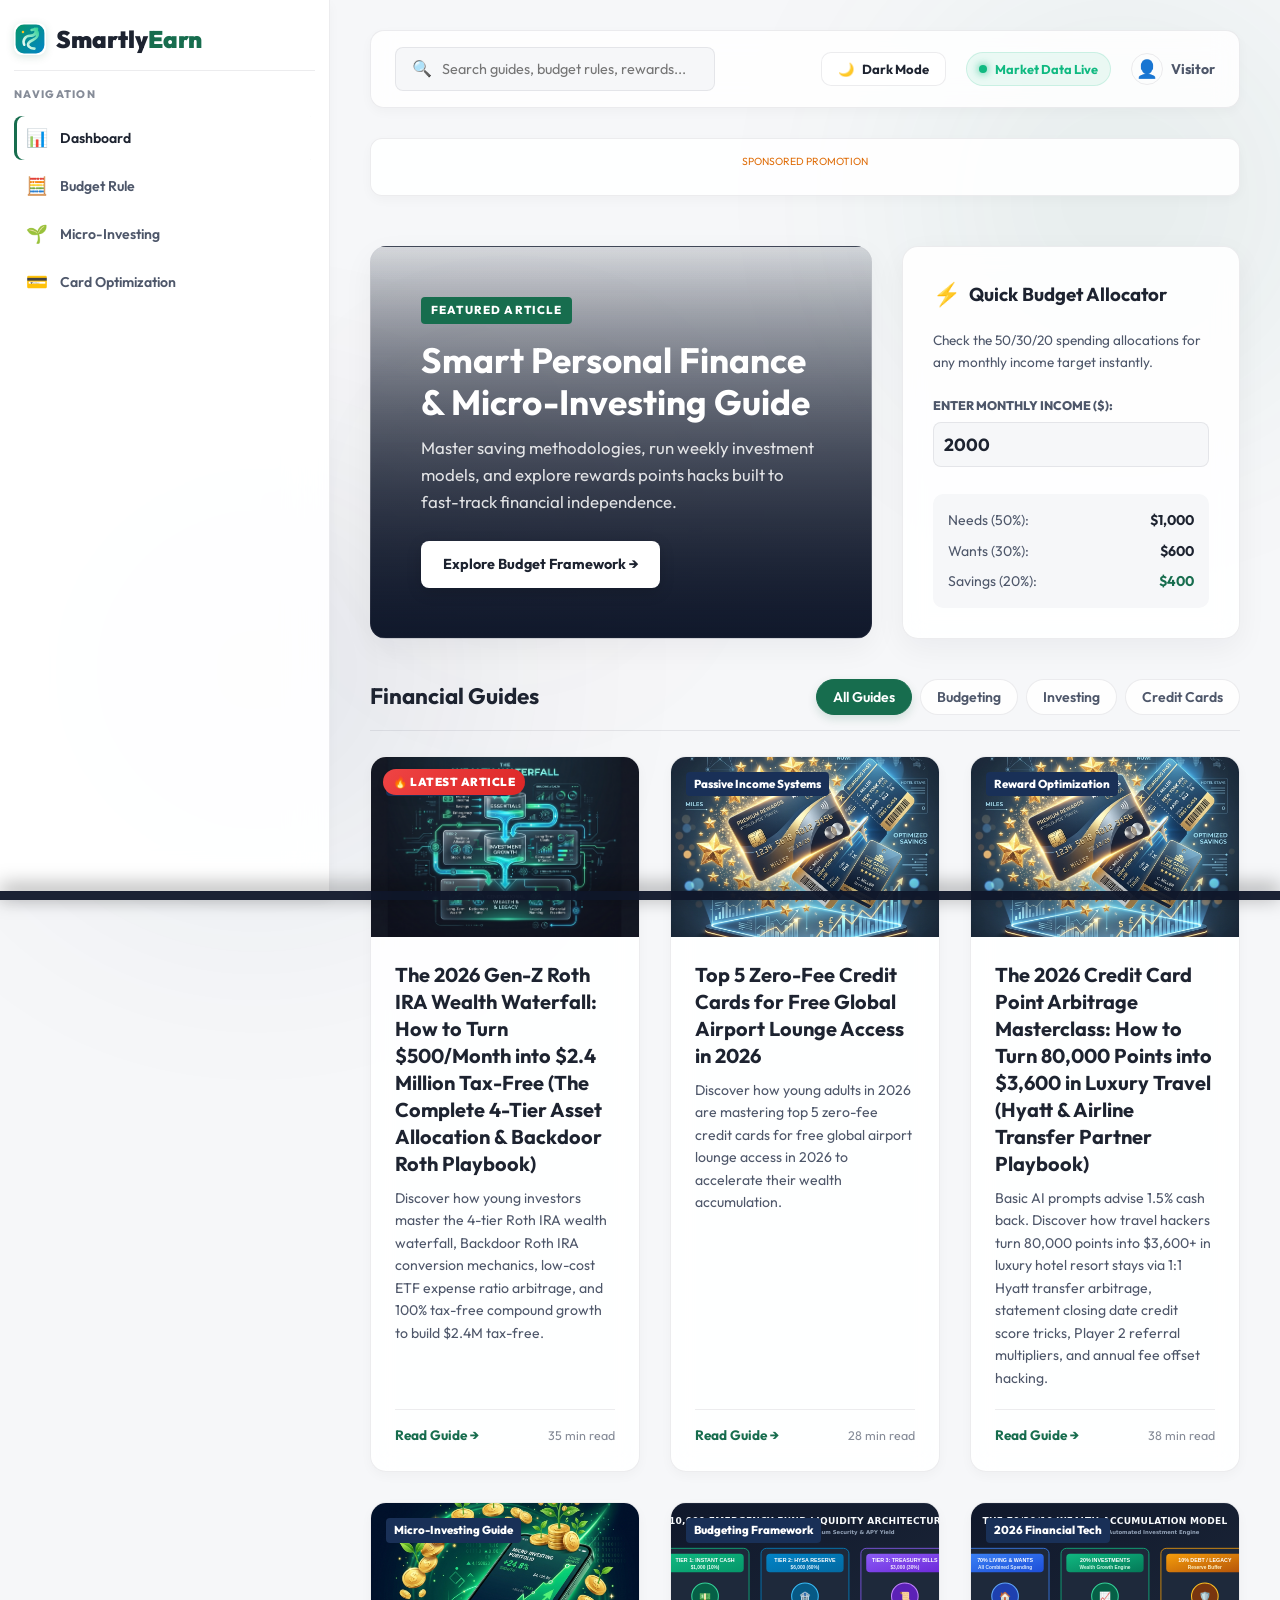
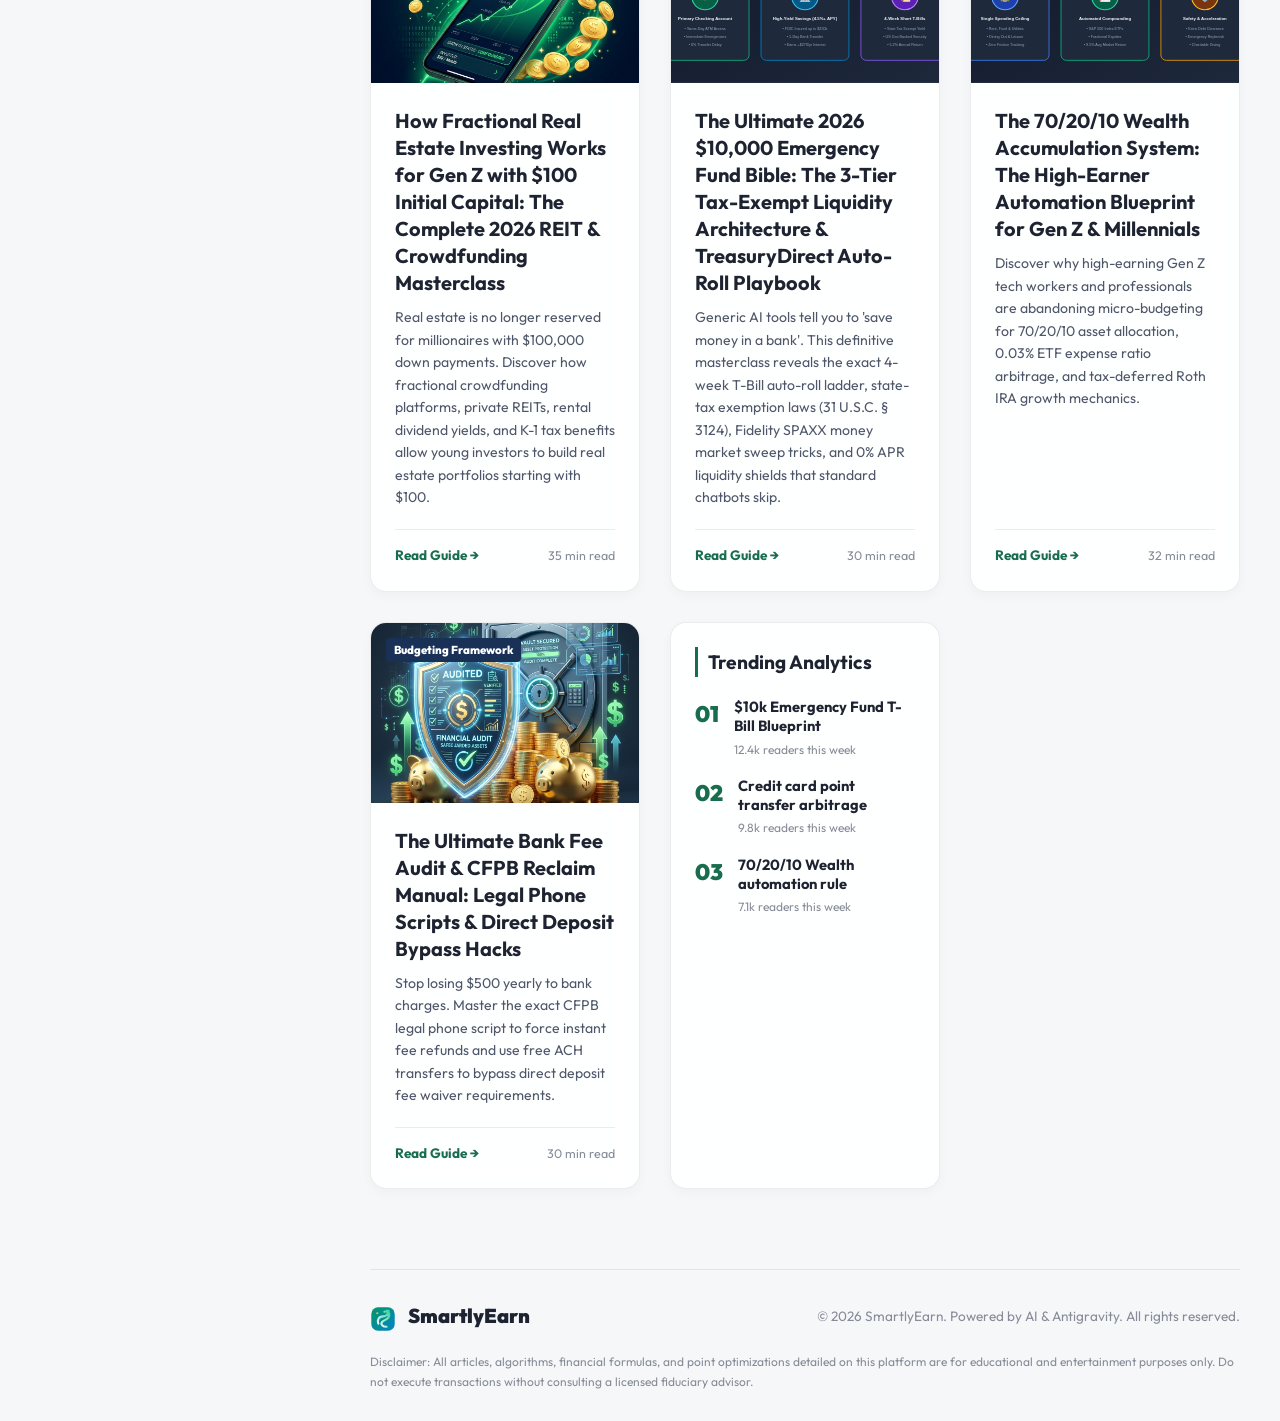
==== commit 296eaaca: "Add/Update index.html" ====
--- a/index.html
+++ b/index.html
@@ -1,369 +1,360 @@
-<!DOCTYPE html>
-<html lang="en">
-<head>
-    <meta charset="UTF-8">
-    <meta name="viewport" content="width=device-width, initial-scale=1.0">
-    <meta name="description" content="SmartlyEarn Personal Finance & Micro-Investing - Modern Fintech Dashboard. Smart saving tricks, budgeting tools, credit card reward points optimization.">
-    <meta name="google-site-verification" content="Y6vfAZUniV6YiiUUmEOp5tyHeW1f8kiDKkkbrd3DpYU" />
-    <title>SmartlyEarn | Fintech Dashboard & Finance Guides</title>
-    
-    <!-- Favicon Logo -->
-    <link rel="icon" type="image/svg+xml" href="assets/logo.svg">
-    
-    <!-- Google Fonts -->
-    <link rel="preconnect" href="https://fonts.googleapis.com">
-    <link rel="preconnect" href="https://fonts.gstatic.com" crossorigin>
-    <link href="https://fonts.googleapis.com/css2?family=Outfit:wght@300;400;500;600;700;800;900&family=Playfair+Display:ital,wght@0,600;0,700;1,600&display=swap" rel="stylesheet">
-    
-    <link rel="stylesheet" href="style.css">
-
-    <!-- 💰 Adsterra Popunder Integration in Head -->
-    <script type="text/javascript" src="https://pl30477562.effectivecpmnetwork.com/54/c9/de/54c9de91e64ebeafb6e25777c57d5bb7.js"></script>
-</head>
-<body class="light-theme">
-
-    <!-- Decorative Animated Background Blobs -->
-    <div class="bg-blob blob-1"></div>
-    <div class="bg-blob blob-2"></div>
-    <div class="bg-blob blob-3"></div>
-
-    <div class="dashboard-wrapper">
-        
-        <!-- Ultra Left Sidebar Navigation (Desktop) -->
-        <aside class="dashboard-sidebar">
-            <div class="sidebar-brand" id="nav-logo" onclick="showHome()" style="cursor: pointer;">
-                <img src="assets/logo.svg" alt="SmartlyEarn Logo" class="brand-logo-img">
-                <span class="brand-text">Smartly<span class="brand-highlight">Earn</span></span>
-            </div>
-            
-            <nav class="sidebar-nav">
-                <span class="nav-section-title">NAVIGATION</span>
-                <ul>
-                    <li>
-                        <a href="/" onclick="event.preventDefault(); showHome();" class="sidebar-link active" data-target="home">
-                            <span class="link-icon">📊</span>
-                            <span class="link-text">Dashboard</span>
-                        </a>
-                    </li>
-                    <li>
-                        <a href="#how-to-create-a-10000-emergency-fund" onclick="event.preventDefault(); openArticle('how-to-create-a-10000-emergency-fund');" class="sidebar-link" data-target="how-to-create-a-10000-emergency-fund">
-                            <span class="link-icon">🧮</span>
-                            <span class="link-text">Budget Rule</span>
-                        </a>
-                    </li>
-                    <li>
-                        <a href="#how-fractional-real-estate-investing-wor" onclick="event.preventDefault(); openArticle('how-fractional-real-estate-investing-wor');" class="sidebar-link" data-target="how-fractional-real-estate-investing-wor">
-                            <span class="link-icon">🌱</span>
-                            <span class="link-text">Micro-Investing</span>
-                        </a>
-                    </li>
-                    <li>
-                        <a href="#credit-card" onclick="event.preventDefault(); openArticle('credit-card');" class="sidebar-link" data-target="credit-card">
-                            <span class="link-icon">💳</span>
-                            <span class="link-text">Card Optimization</span>
-                        </a>
-                    </li>
-                </ul>
-
-                <!-- Sidebar 300x250 Adsterra Banner Slot -->
-                <div class="sidebar-ad-card">
-                    <script>
-                      atOptions = {
-                        'key' : '64b60da9f4378234c925ba0bfce2af56',
-                        'format' : 'iframe',
-                        'height' : 250,
-                        'width' : 300,
-                        'params' : {}
-                      };
-                    </script>
-                    <script src="https://www.highperformanceformat.com/64b60da9f4378234c925ba0bfce2af56/invoke.js"></script>
-                </div>
-            </nav>
-            
-        </aside>
-
-        <!-- Main Dashboard content pane -->
-        <div class="main-dashboard-content">
-            
-            <!-- Dashboard Topbar Header -->
-            <header class="dashboard-topbar">
-                <div class="topbar-search">
-                    <span class="search-icon">🔍</span>
-                    <input type="text" id="dashboard-search-input" placeholder="Search guides, budget rules, rewards...">
-                </div>
-                <div class="topbar-actions">
-                    <button id="theme-toggle-btn" class="topbar-theme-toggle" onclick="toggleTheme(event)">
-                        <span class="toggle-icon">🌙</span>
-                        <span class="toggle-text">Dark Mode</span>
-                    </button>
-                    <div class="status-indicator">
-                        <span class="pulse-dot"></span>
-                        <span class="status-text">Market Data Live</span>
-                    </div>
-                    <div class="user-profile-badge">
-                        <span class="profile-avatar">👤</span>
-                        <span class="profile-name">Visitor</span>
-                    </div>
-                </div>
-            </header>
-
-            <!-- Top Header Native Ad Sandbox placement -->
-            <section class="ad-section-leaderboard" style="margin-bottom: 20px;">
-                <div class="ad-container-leaderboard" style="padding: 15px; background: var(--bg-card); border-radius: 12px; text-align: center; border: 1px solid var(--border-color); overflow: hidden;">
-                    <span class="ad-tag" style="display: block; margin-bottom: 10px; font-size: 0.65rem; color: var(--accent-gold);">SPONSORED PROMOTION</span>
-                    <script async="async" data-cfasync="false" src="https://pl30477563.effectivecpmnetwork.com/26af483845ef343cd81dbf10a6da1bb0/invoke.js"></script>
-                    <div id="container-26af483845ef343cd81dbf10a6da1bb0"></div>
-                </div>
-            </section>
-
-            <!-- Page Panels -->
-            <main class="dashboard-pages">
-                
-                <!-- Home Dashboard view -->
-                <div id="home-view" class="view-panel active">
-                    
-                    <!-- Asymmetric Hero Section -->
-                    <div class="asymmetric-hero-grid">
-                        
-                        <!-- Hero Post Highlight Card -->
-                        <div class="hero-highlight-card" style="background-image: linear-gradient(to bottom, rgba(30, 41, 59, 0.1), rgba(15, 23, 42, 0.95)), url('assets/hero.png');">
-                            <div class="hero-badge">FEATURED ARTICLE</div>
-                            <h2>Smart Personal Finance & Micro-Investing Guide</h2>
-                            <p>Master saving methodologies, run weekly investment models, and explore rewards points hacks built to fast-track financial independence.</p>
-                            <a href="#how-to-create-a-10000-emergency-fund" onclick="event.preventDefault(); openArticle('how-to-create-a-10000-emergency-fund');" class="hero-read-btn">Explore Budget Framework &rarr;</a>
-                        </div>
-                        
-                        <!-- Sidebar-like quick tool card (embedded to right of hero) -->
-                        <div class="hero-tool-card">
-                            <div class="tool-card-header">
-                                <span class="tool-icon">⚡</span>
-                                <h3>Quick Budget Allocator</h3>
-                            </div>
-                            <p>Check the 50/30/20 spending allocations for any monthly income target instantly.</p>
-                            <div class="tool-input-group">
-                                <label>Enter Monthly Income ($):</label>
-                                <input type="number" id="quick-calc-input" value="2000" oninput="calculateQuickBudget()">
-                            </div>
-                            <div class="tool-results">
-                                <div class="tool-res-item">
-                                    <span>Needs (50%):</span>
-                                    <strong id="quick-needs">$1,000</strong>
-                                </div>
-                                <div class="tool-res-item">
-                                    <span>Wants (30%):</span>
-                                    <strong id="quick-wants">$600</strong>
-                                </div>
-                                <div class="tool-res-item">
-                                    <span>Savings (20%):</span>
-                                    <strong id="quick-savings" class="savings-highlight">$400</strong>
-                                </div>
-                            </div>
-                        </div>
-
-                    </div>
-
-                    <!-- Category Filtering Tabs -->
-                    <div class="feed-filters-bar">
-                        <h3>Financial Guides</h3>
-                        <div class="filter-tabs">
-                            <button class="filter-tab active" data-filter="all">All Guides</button>
-                            <button class="filter-tab" data-filter="Budgeting Framework">Budgeting</button>
-                            <button class="filter-tab" data-filter="Micro-Investing Guide">Investing</button>
-                            <button class="filter-tab" data-filter="Reward Optimization">Credit Cards</button>
-                        </div>
-                    </div>
-
-                    <!-- Dashboard Asymmetric Feed Grid -->
-                    <div class="dashboard-feed-grid">
-                        
-                        <!-- Article 1 Card -->
-                        <article class="feed-card" data-category="Budgeting Framework" onclick="openArticle('how-to-create-a-10000-emergency-fund')" style="cursor: pointer;">
-                            <div class="card-image-wrap">
-                                <img src="assets/emergency_vault.svg" alt="Emergency Fund Model">
-                                <div class="card-badge">Budgeting</div>
-                            </div>
-                            <div class="card-body">
-                                <h3><a href="#how-to-create-a-10000-emergency-fund" onclick="event.preventDefault(); openArticle('how-to-create-a-10000-emergency-fund');">The Ultimate 2026 $10,000 Emergency Fund Bible: The 3-Tier Tax-Exempt Liquidity Architecture</a></h3>
-                                <p>Discover how the 4-week T-Bill auto-roll ladder and state-tax exemption laws (31 U.S.C. § 3124) secure your cash reserves against inflation.</p>
-                                <div class="card-footer">
-                                    <a href="#how-to-create-a-10000-emergency-fund" onclick="event.preventDefault(); openArticle('how-to-create-a-10000-emergency-fund');" class="read-link">Start Reading &rarr;</a>
-                                    <span class="read-time">30 min read</span>
-                                </div>
-                            </div>
-                        </article>
-
-                        <!-- Article 2 Card -->
-                        <article class="feed-card" data-category="Reward Optimization" onclick="openArticle('credit-card')" style="cursor: pointer;">
-                            <div class="card-image-wrap">
-                                <img src="assets/credit.png" alt="Credit Card Rewards">
-                                <div class="card-badge">Rewards</div>
-                            </div>
-                            <div class="card-body">
-                                <h3><a href="#credit-card" onclick="event.preventDefault(); openArticle('credit-card');">The 2026 Credit Card Point Arbitrage Masterclass: Turning 80k Points into $3,600 Luxury Travel</a></h3>
-                                <p>Discover how travel hackers turn 80,000 points into $3,600+ in 5-star hotel resort stays via 1:1 Hyatt transfer arbitrage and closing date tricks.</p>
-                                <div class="card-footer">
-                                    <a href="#credit-card" onclick="event.preventDefault(); openArticle('credit-card');" class="read-link">Start Reading &rarr;</a>
-                                    <span class="read-time">38 min read</span>
-                                </div>
-                            </div>
-                        </article>
-
-                        <!-- Article 3 Card -->
-                        <article class="feed-card" data-category="Micro-Investing Guide" onclick="openArticle('how-fractional-real-estate-investing-wor')" style="cursor: pointer;">
-                            <div class="card-image-wrap">
-                                <img src="assets/micro.png" alt="Micro Investing Real Estate">
-                                <div class="card-badge">Investing</div>
-                            </div>
-                            <div class="card-body">
-                                <h3><a href="#how-fractional-real-estate-investing-wor" onclick="event.preventDefault(); openArticle('how-fractional-real-estate-investing-wor');">How Fractional Real Estate Investing Works for Gen Z with $100 Initial Capital</a></h3>
-                                <p>Real estate is no longer reserved for millionaires. Discover how SEC Regulation A+ platforms allow you to buy shares of rental homes starting with $100.</p>
-                                <div class="card-footer">
-                                    <a href="#how-fractional-real-estate-investing-wor" onclick="event.preventDefault(); openArticle('how-fractional-real-estate-investing-wor');" class="read-link">Start Reading &rarr;</a>
-                                    <span class="read-time">35 min read</span>
-                                </div>
-                            </div>
-                        </article>
-
-                        <!-- Trending Widget -->
-                        <div class="feed-trending-card">
-                            <h3>Trending Analytics</h3>
-                            <ul class="trending-dashboard-list">
-                                <li>
-                                    <span class="trend-rank">01</span>
-                                    <div>
-                                        <a href="#how-to-create-a-10000-emergency-fund" onclick="event.preventDefault(); openArticle('how-to-create-a-10000-emergency-fund');">50/30/20 savings rule & T-Bill ladder</a>
-                                        <span class="trend-views">8.2k readers this week</span>
-                                    </div>
-                                </li>
-                                <li>
-                                    <span class="trend-rank">02</span>
-                                    <div>
-                                        <a href="#how-fractional-real-estate-investing-wor" onclick="event.preventDefault(); openArticle('how-fractional-real-estate-investing-wor');">Compounding models for weekly $10</a>
-                                        <span class="trend-views">5.4k readers this week</span>
-                                    </div>
-                                </li>
-                                <li>
-                                    <span class="trend-rank">03</span>
-                                    <div>
-                                        <a href="#credit-card" onclick="event.preventDefault(); openArticle('credit-card');">Airline point transfer ratio hacks</a>
-                                        <span class="trend-views">4.9k readers this week</span>
-                                    </div>
-                                </li>
-                            </ul>
-                        </div>
-
-                    </div>
-
-                </div>
-
-                <!-- Single Article View -->
-                <div id="article-view" class="view-panel">
-                    <button id="back-to-feed-btn" class="back-btn" onclick="showHome()">&larr; Back to Dashboard Feed</button>
-                    
-                    <article class="dashboard-article-card">
-                        
-                        <div class="article-details-header">
-                            <span id="article-category" class="article-badge">Category</span>
-                            <h1 id="article-title" class="article-main-title">Article Title</h1>
-                            <div class="article-meta-info">
-                                <span>Author: <strong>SmartlyEarn Editorial Team</strong></span>
-                                <span class="meta-dot"></span>
-                                <span id="article-read-time">10 min read</span>
-                            </div>
-                        </div>
-
-                        <!-- Main content injection area -->
-                        <div id="article-content" class="article-rendered-body">
-                            <!-- Injected JS -->
-                        </div>
-
-                        <!-- Mid article native banner -->
-                        <div class="inline-article-mid-ad" style="text-align: center; padding: 15px; background: var(--bg-tertiary); border-radius: 12px; margin: 25px 0;">
-                            <div class="ad-tag" style="margin-bottom: 10px;">RECOMMENDED BY SPONSOR</div>
-                            <script>
-                              atOptions = {
-                                'key' : '64b60da9f4378234c925ba0bfce2af56',
-                                'format' : 'iframe',
-                                'height' : 250,
-                                'width' : 300,
-                                'params' : {}
-                              };
-                            </script>
-                            <script src="https://www.highperformanceformat.com/64b60da9f4378234c925ba0bfce2af56/invoke.js"></script>
-                        </div>
-
-                        <!-- Main content part 2 injection area -->
-                        <div id="article-content-part2" class="article-rendered-body">
-                            <!-- Injected JS -->
-                        </div>
-
-                    </article>
-                </div>
-
-            </main>
-
-            <!-- Dashboard Global Footer -->
-            <footer class="dashboard-footer-bar">
-                <div class="footer-header">
-                    <span class="footer-brand"><img src="assets/logo.svg" alt="SmartlyEarn" style="width: 26px; height: 26px; vertical-align: middle; border-radius: 6px; margin-right: 8px;"> SmartlyEarn</span>
-                    <p class="footer-copyright">© 2026 SmartlyEarn. Powered by AI & Antigravity. All rights reserved.</p>
-                </div>
-                <p class="footer-legal">Disclaimer: All articles, algorithms, financial formulas, and point optimizations detailed on this platform are for educational and entertainment purposes only. Do not execute transactions without consulting a licensed fiduciary advisor.</p>
-            </footer>
-
-        </div>
-
-    </div>
-
-    <!-- Floating Mobile bottom navigation bar -->
-    <div class="mobile-bottom-nav">
-        <a href="/" onclick="event.preventDefault(); showHome();" class="mobile-nav-link active" data-target="home">
-            <span class="mobile-icon">📊</span>
-            <span class="mobile-label">Home</span>
-        </a>
-        <a href="#how-to-create-a-10000-emergency-fund" onclick="event.preventDefault(); openArticle('how-to-create-a-10000-emergency-fund');" class="mobile-nav-link" data-target="how-to-create-a-10000-emergency-fund">
-            <span class="mobile-icon">🧮</span>
-            <span class="mobile-label">Budget</span>
-        </a>
-        <a href="#how-fractional-real-estate-investing-wor" onclick="event.preventDefault(); openArticle('how-fractional-real-estate-investing-wor');" class="mobile-nav-link" data-target="how-fractional-real-estate-investing-wor">
-            <span class="mobile-icon">🌱</span>
-            <span class="mobile-label">Invest</span>
-        </a>
-        <a href="#credit-card" onclick="event.preventDefault(); openArticle('credit-card');" class="mobile-nav-link" data-target="credit-card">
-            <span class="mobile-icon">💳</span>
-            <span class="mobile-label">Cards</span>
-        </a>
-    </div>
-
-    <!-- Sticky Bottom Footer 728x90 Banner Ad Container (Desktop) -->
-    <div id="sticky-bottom-ad-bar" style="position: fixed; bottom: 0; left: 0; right: 0; z-index: 99999; display: flex; justify-content: center; align-items: center; background: rgba(15, 23, 42, 0.95); backdrop-filter: blur(12px); -webkit-backdrop-filter: blur(12px); padding: 4px 0; border-top: 1px solid var(--border-color); box-shadow: 0 -4px 20px rgba(0, 0, 0, 0.5);">
-        <div style="position: relative; max-width: 100%; overflow: hidden; display: flex; justify-content: center; align-items: center;">
-            <button onclick="document.getElementById('sticky-bottom-ad-bar').style.display='none'" style="position: absolute; top: 2px; right: 6px; background: rgba(255,255,255,0.25); border: none; color: #fff; width: 22px; height: 22px; border-radius: 50%; cursor: pointer; font-size: 14px; line-height: 20px; z-index: 10;">&times;</button>
-            <script>
-              atOptions = {
-                'key' : '9c23eade965bb17854d81fe70f432e74',
-                'format' : 'iframe',
-                'height' : 90,
-                'width' : 728,
-                'params' : {}
-              };
-            </script>
-            <script src="https://www.highperformanceformat.com/9c23eade965bb17854d81fe70f432e74/invoke.js"></script>
-        </div>
-    </div>
-
-    <script src="app.js"></script>
-
-    <!-- 💰 Adsterra Social Bar Script (Isolated Delayed Loader to prevent script conflict) -->
-    <script type="text/javascript">
-        window.addEventListener('load', function() {
-            setTimeout(function() {
-                var sb = document.createElement('script');
-                sb.type = 'text/javascript';
-                sb.src = 'https://pl30477564.effectivecpmnetwork.com/e1/29/9f/e1299f41470d532d7009ed9c65a165bc.js';
-                document.body.appendChild(sb);
-            }, 1000);
-        });
-    </script>
-</body>
-</html>
+<!DOCTYPE html>
+<html lang="en">
+<head>
+    <meta charset="UTF-8">
+    <meta name="viewport" content="width=device-width, initial-scale=1.0">
+    <meta name="description" content="SmartlyEarn Personal Finance & Micro-Investing - Modern Fintech Dashboard. Smart saving tricks, budgeting tools, credit card reward points optimization.">
+    <meta name="google-site-verification" content="Y6vfAZUniV6YiiUUmEOp5tyHeW1f8kiDKkkbrd3DpYU" />
+    <title>SmartlyEarn | Fintech Dashboard & Finance Guides</title>
+    
+    <!-- Favicon Logo -->
+    <link rel="icon" type="image/svg+xml" href="assets/logo.svg">
+    
+    <!-- Google Fonts -->
+    <link rel="preconnect" href="https://fonts.googleapis.com">
+    <link rel="preconnect" href="https://fonts.gstatic.com" crossorigin>
+    <link href="https://fonts.googleapis.com/css2?family=Outfit:wght@300;400;500;600;700;800;900&family=Playfair+Display:ital,wght@0,600;0,700;1,600&display=swap" rel="stylesheet">
+    
+    <link rel="stylesheet" href="style.css">
+
+    <!-- 💰 Adsterra Popunder Ad Integration -->
+    <script type="text/javascript" src="https://pl30477562.effectivecpmnetwork.com/54/c9/de/54c9de91e64ebeafb6e25777c57d5bb7.js"></script>
+
+    <!-- 💰 Adsterra Social Bar Ad Integration -->
+    <script type="text/javascript" src="https://pl30477564.effectivecpmnetwork.com/e1/29/9f/e1299f41470d532d7009ed9c65a165bc.js"></script>
+</head>
+<body class="light-theme">
+
+    <!-- Decorative Animated Background Blobs -->
+    <div class="bg-blob blob-1"></div>
+    <div class="bg-blob blob-2"></div>
+    <div class="bg-blob blob-3"></div>
+
+    <div class="dashboard-wrapper">
+        
+        <!-- Ultra Left Sidebar Navigation (Desktop) -->
+        <aside class="dashboard-sidebar">
+            <div class="sidebar-brand" id="nav-logo" onclick="showHome()" style="cursor: pointer;">
+                <img src="assets/logo.svg" alt="SmartlyEarn Logo" class="brand-logo-img">
+                <span class="brand-text">Smartly<span class="brand-highlight">Earn</span></span>
+            </div>
+            
+            <nav class="sidebar-nav">
+                <span class="nav-section-title">NAVIGATION</span>
+                <ul>
+                    <li>
+                        <a href="/" onclick="event.preventDefault(); showHome();" class="sidebar-link active" data-target="home">
+                            <span class="link-icon">📊</span>
+                            <span class="link-text">Dashboard</span>
+                        </a>
+                    </li>
+                    <li>
+                        <a href="#how-to-create-a-10000-emergency-fund" onclick="event.preventDefault(); openArticle('how-to-create-a-10000-emergency-fund');" class="sidebar-link" data-target="how-to-create-a-10000-emergency-fund">
+                            <span class="link-icon">🧮</span>
+                            <span class="link-text">Budget Rule</span>
+                        </a>
+                    </li>
+                    <li>
+                        <a href="#how-fractional-real-estate-investing-wor" onclick="event.preventDefault(); openArticle('how-fractional-real-estate-investing-wor');" class="sidebar-link" data-target="how-fractional-real-estate-investing-wor">
+                            <span class="link-icon">🌱</span>
+                            <span class="link-text">Micro-Investing</span>
+                        </a>
+                    </li>
+                    <li>
+                        <a href="#credit-card" onclick="event.preventDefault(); openArticle('credit-card');" class="sidebar-link" data-target="credit-card">
+                            <span class="link-icon">💳</span>
+                            <span class="link-text">Card Optimization</span>
+                        </a>
+                    </li>
+                </ul>
+
+                <!-- Sidebar 300x250 Adsterra Banner Slot -->
+                <div class="sidebar-ad-card">
+                    <script>
+                      atOptions = {
+                        'key' : '64b60da9f4378234c925ba0bfce2af56',
+                        'format' : 'iframe',
+                        'height' : 250,
+                        'width' : 300,
+                        'params' : {}
+                      };
+                    </script>
+                    <script src="https://www.highperformanceformat.com/64b60da9f4378234c925ba0bfce2af56/invoke.js"></script>
+                </div>
+            </nav>
+            
+        </aside>
+
+        <!-- Main Dashboard content pane -->
+        <div class="main-dashboard-content">
+            
+            <!-- Dashboard Topbar Header -->
+            <header class="dashboard-topbar">
+                <div class="topbar-search">
+                    <span class="search-icon">🔍</span>
+                    <input type="text" id="dashboard-search-input" placeholder="Search guides, budget rules, rewards...">
+                </div>
+                <div class="topbar-actions">
+                    <button id="theme-toggle-btn" class="topbar-theme-toggle" onclick="toggleTheme(event)">
+                        <span class="toggle-icon">🌙</span>
+                        <span class="toggle-text">Dark Mode</span>
+                    </button>
+                    <div class="status-indicator">
+                        <span class="pulse-dot"></span>
+                        <span class="status-text">Market Data Live</span>
+                    </div>
+                    <div class="user-profile-badge">
+                        <span class="profile-avatar">👤</span>
+                        <span class="profile-name">Visitor</span>
+                    </div>
+                </div>
+            </header>
+
+            <!-- Top Header Native Ad Sandbox placement -->
+            <section class="ad-section-leaderboard" style="margin-bottom: 20px;">
+                <div class="ad-container-leaderboard" style="padding: 15px; background: var(--bg-card); border-radius: 12px; text-align: center; border: 1px solid var(--border-color); overflow: hidden;">
+                    <span class="ad-tag" style="display: block; margin-bottom: 10px; font-size: 0.65rem; color: var(--accent-gold);">SPONSORED PROMOTION</span>
+                    <script async="async" data-cfasync="false" src="https://pl30477563.effectivecpmnetwork.com/26af483845ef343cd81dbf10a6da1bb0/invoke.js"></script>
+                    <div id="container-26af483845ef343cd81dbf10a6da1bb0"></div>
+                </div>
+            </section>
+
+            <!-- Page Panels -->
+            <main class="dashboard-pages">
+                
+                <!-- Home Dashboard view -->
+                <div id="home-view" class="view-panel active">
+                    
+                    <!-- Asymmetric Hero Section -->
+                    <div class="asymmetric-hero-grid">
+                        
+                        <!-- Hero Post Highlight Card -->
+                        <div class="hero-highlight-card" style="background-image: linear-gradient(to bottom, rgba(30, 41, 59, 0.1), rgba(15, 23, 42, 0.95)), url('assets/hero.webp');">
+                            <div class="hero-badge">FEATURED ARTICLE</div>
+                            <h2>Smart Personal Finance & Micro-Investing Guide</h2>
+                            <p>Master saving methodologies, run weekly investment models, and explore rewards points hacks built to fast-track financial independence.</p>
+                            <a href="#how-to-create-a-10000-emergency-fund" onclick="event.preventDefault(); openArticle('how-to-create-a-10000-emergency-fund');" class="hero-read-btn">Explore Budget Framework &rarr;</a>
+                        </div>
+                        
+                        <!-- Sidebar-like quick tool card (embedded to right of hero) -->
+                        <div class="hero-tool-card">
+                            <div class="tool-card-header">
+                                <span class="tool-icon">⚡</span>
+                                <h3>Quick Budget Allocator</h3>
+                            </div>
+                            <p>Check the 50/30/20 spending allocations for any monthly income target instantly.</p>
+                            <div class="tool-input-group">
+                                <label>Enter Monthly Income ($):</label>
+                                <input type="number" id="quick-calc-input" value="2000" oninput="calculateQuickBudget()">
+                            </div>
+                            <div class="tool-results">
+                                <div class="tool-res-item">
+                                    <span>Needs (50%):</span>
+                                    <strong id="quick-needs">$1,000</strong>
+                                </div>
+                                <div class="tool-res-item">
+                                    <span>Wants (30%):</span>
+                                    <strong id="quick-wants">$600</strong>
+                                </div>
+                                <div class="tool-res-item">
+                                    <span>Savings (20%):</span>
+                                    <strong id="quick-savings" class="savings-highlight">$400</strong>
+                                </div>
+                            </div>
+                        </div>
+
+                    </div>
+
+                    <!-- Category Filtering Tabs -->
+                    <div class="feed-filters-bar">
+                        <h3>Financial Guides</h3>
+                        <div class="filter-tabs">
+                            <button class="filter-tab active" data-filter="all">All Guides</button>
+                            <button class="filter-tab" data-filter="Budgeting Framework">Budgeting</button>
+                            <button class="filter-tab" data-filter="Micro-Investing Guide">Investing</button>
+                            <button class="filter-tab" data-filter="Reward Optimization">Credit Cards</button>
+                        </div>
+                    </div>
+
+                    <!-- Dashboard Asymmetric Feed Grid -->
+                    <div class="dashboard-feed-grid">
+                        
+                        <!-- Article 1 Card -->
+                        <article class="feed-card" data-category="Budgeting Framework" onclick="openArticle('how-to-create-a-10000-emergency-fund')" style="cursor: pointer;">
+                            <div class="card-image-wrap">
+                                <img src="assets/emergency_vault.svg" alt="Emergency Fund Model">
+                                <div class="card-badge">Budgeting</div>
+                            </div>
+                            <div class="card-body">
+                                <h3><a href="#how-to-create-a-10000-emergency-fund" onclick="event.preventDefault(); openArticle('how-to-create-a-10000-emergency-fund');">The Ultimate 2026 $10,000 Emergency Fund Bible: The 3-Tier Tax-Exempt Liquidity Architecture</a></h3>
+                                <p>Discover how the 4-week T-Bill auto-roll ladder and state-tax exemption laws (31 U.S.C. § 3124) secure your cash reserves against inflation.</p>
+                                <div class="card-footer">
+                                    <a href="#how-to-create-a-10000-emergency-fund" onclick="event.preventDefault(); openArticle('how-to-create-a-10000-emergency-fund');" class="read-link">Start Reading &rarr;</a>
+                                    <span class="read-time">30 min read</span>
+                                </div>
+                            </div>
+                        </article>
+
+                        <!-- Article 2 Card -->
+                        <article class="feed-card" data-category="Reward Optimization" onclick="openArticle('credit-card')" style="cursor: pointer;">
+                            <div class="card-image-wrap">
+                                <img src="assets/credit.webp" alt="Credit Card Rewards">
+                                <div class="card-badge">Rewards</div>
+                            </div>
+                            <div class="card-body">
+                                <h3><a href="#credit-card" onclick="event.preventDefault(); openArticle('credit-card');">The 2026 Credit Card Point Arbitrage Masterclass: Turning 80k Points into $3,600 Luxury Travel</a></h3>
+                                <p>Discover how travel hackers turn 80,000 points into $3,600+ in 5-star hotel resort stays via 1:1 Hyatt transfer arbitrage and closing date tricks.</p>
+                                <div class="card-footer">
+                                    <a href="#credit-card" onclick="event.preventDefault(); openArticle('credit-card');" class="read-link">Start Reading &rarr;</a>
+                                    <span class="read-time">38 min read</span>
+                                </div>
+                            </div>
+                        </article>
+
+                        <!-- Article 3 Card -->
+                        <article class="feed-card" data-category="Micro-Investing Guide" onclick="openArticle('how-fractional-real-estate-investing-wor')" style="cursor: pointer;">
+                            <div class="card-image-wrap">
+                                <img src="assets/micro.webp" alt="Micro Investing Real Estate">
+                                <div class="card-badge">Investing</div>
+                            </div>
+                            <div class="card-body">
+                                <h3><a href="#how-fractional-real-estate-investing-wor" onclick="event.preventDefault(); openArticle('how-fractional-real-estate-investing-wor');">How Fractional Real Estate Investing Works for Gen Z with $100 Initial Capital</a></h3>
+                                <p>Real estate is no longer reserved for millionaires. Discover how SEC Regulation A+ platforms allow you to buy shares of rental homes starting with $100.</p>
+                                <div class="card-footer">
+                                    <a href="#how-fractional-real-estate-investing-wor" onclick="event.preventDefault(); openArticle('how-fractional-real-estate-investing-wor');" class="read-link">Start Reading &rarr;</a>
+                                    <span class="read-time">35 min read</span>
+                                </div>
+                            </div>
+                        </article>
+
+                        <!-- Trending Widget -->
+                        <div class="feed-trending-card">
+                            <h3>Trending Analytics</h3>
+                            <ul class="trending-dashboard-list">
+                                <li>
+                                    <span class="trend-rank">01</span>
+                                    <div>
+                                        <a href="#how-to-create-a-10000-emergency-fund" onclick="event.preventDefault(); openArticle('how-to-create-a-10000-emergency-fund');">50/30/20 savings rule & T-Bill ladder</a>
+                                        <span class="trend-views">8.2k readers this week</span>
+                                    </div>
+                                </li>
+                                <li>
+                                    <span class="trend-rank">02</span>
+                                    <div>
+                                        <a href="#how-fractional-real-estate-investing-wor" onclick="event.preventDefault(); openArticle('how-fractional-real-estate-investing-wor');">Compounding models for weekly $10</a>
+                                        <span class="trend-views">5.4k readers this week</span>
+                                    </div>
+                                </li>
+                                <li>
+                                    <span class="trend-rank">03</span>
+                                    <div>
+                                        <a href="#credit-card" onclick="event.preventDefault(); openArticle('credit-card');">Airline point transfer ratio hacks</a>
+                                        <span class="trend-views">4.9k readers this week</span>
+                                    </div>
+                                </li>
+                            </ul>
+                        </div>
+
+                    </div>
+
+                </div>
+
+                <!-- Single Article View -->
+                <div id="article-view" class="view-panel">
+                    <button id="back-to-feed-btn" class="back-btn" onclick="showHome()">&larr; Back to Dashboard Feed</button>
+                    
+                    <article class="dashboard-article-card">
+                        
+                        <div class="article-details-header">
+                            <span id="article-category" class="article-badge">Category</span>
+                            <h1 id="article-title" class="article-main-title">Article Title</h1>
+                            <div class="article-meta-info">
+                                <span>Author: <strong>SmartlyEarn Editorial Team</strong></span>
+                                <span class="meta-dot"></span>
+                                <span id="article-read-time">10 min read</span>
+                            </div>
+                        </div>
+
+                        <!-- Main content injection area -->
+                        <div id="article-content" class="article-rendered-body">
+                            <!-- Injected JS -->
+                        </div>
+
+                        <!-- Mid article native banner -->
+                        <div class="inline-article-mid-ad" style="text-align: center; padding: 15px; background: var(--bg-tertiary); border-radius: 12px; margin: 25px 0;">
+                            <div class="ad-tag" style="margin-bottom: 10px;">RECOMMENDED BY SPONSOR</div>
+                            <script>
+                              atOptions = {
+                                'key' : '64b60da9f4378234c925ba0bfce2af56',
+                                'format' : 'iframe',
+                                'height' : 250,
+                                'width' : 300,
+                                'params' : {}
+                              };
+                            </script>
+                            <script src="https://www.highperformanceformat.com/64b60da9f4378234c925ba0bfce2af56/invoke.js"></script>
+                        </div>
+
+                        <!-- Main content part 2 injection area -->
+                        <div id="article-content-part2" class="article-rendered-body">
+                            <!-- Injected JS -->
+                        </div>
+
+                    </article>
+                </div>
+
+            </main>
+
+            <!-- Dashboard Global Footer -->
+            <footer class="dashboard-footer-bar">
+                <div class="footer-header">
+                    <span class="footer-brand"><img src="assets/logo.svg" alt="SmartlyEarn" style="width: 26px; height: 26px; vertical-align: middle; border-radius: 6px; margin-right: 8px;"> SmartlyEarn</span>
+                    <p class="footer-copyright">© 2026 SmartlyEarn. Powered by AI & Antigravity. All rights reserved.</p>
+                </div>
+                <p class="footer-legal">Disclaimer: All articles, algorithms, financial formulas, and point optimizations detailed on this platform are for educational and entertainment purposes only. Do not execute transactions without consulting a licensed fiduciary advisor.</p>
+            </footer>
+
+        </div>
+
+    </div>
+
+    <!-- Floating Mobile bottom navigation bar -->
+    <div class="mobile-bottom-nav">
+        <a href="/" onclick="event.preventDefault(); showHome();" class="mobile-nav-link active" data-target="home">
+            <span class="mobile-icon">📊</span>
+            <span class="mobile-label">Home</span>
+        </a>
+        <a href="#how-to-create-a-10000-emergency-fund" onclick="event.preventDefault(); openArticle('how-to-create-a-10000-emergency-fund');" class="mobile-nav-link" data-target="how-to-create-a-10000-emergency-fund">
+            <span class="mobile-icon">🧮</span>
+            <span class="mobile-label">Budget</span>
+        </a>
+        <a href="#how-fractional-real-estate-investing-wor" onclick="event.preventDefault(); openArticle('how-fractional-real-estate-investing-wor');" class="mobile-nav-link" data-target="how-fractional-real-estate-investing-wor">
+            <span class="mobile-icon">🌱</span>
+            <span class="mobile-label">Invest</span>
+        </a>
+        <a href="#credit-card" onclick="event.preventDefault(); openArticle('credit-card');" class="mobile-nav-link" data-target="credit-card">
+            <span class="mobile-icon">💳</span>
+            <span class="mobile-label">Cards</span>
+        </a>
+    </div>
+
+    <!-- Sticky Bottom Footer 728x90 Banner Ad Container (Desktop) -->
+    <div id="sticky-bottom-ad-bar" style="position: fixed; bottom: 0; left: 0; right: 0; z-index: 99999; display: flex; justify-content: center; align-items: center; background: rgba(15, 23, 42, 0.95); backdrop-filter: blur(12px); -webkit-backdrop-filter: blur(12px); padding: 4px 0; border-top: 1px solid var(--border-color); box-shadow: 0 -4px 20px rgba(0, 0, 0, 0.5);">
+        <div style="position: relative; max-width: 100%; overflow: hidden; display: flex; justify-content: center; align-items: center;">
+            <button onclick="document.getElementById('sticky-bottom-ad-bar').style.display='none'" style="position: absolute; top: 2px; right: 6px; background: rgba(255,255,255,0.25); border: none; color: #fff; width: 22px; height: 22px; border-radius: 50%; cursor: pointer; font-size: 14px; line-height: 20px; z-index: 10;">&times;</button>
+            <script>
+              atOptions = {
+                'key' : '9c23eade965bb17854d81fe70f432e74',
+                'format' : 'iframe',
+                'height' : 90,
+                'width' : 728,
+                'params' : {}
+              };
+            </script>
+            <script src="https://www.highperformanceformat.com/9c23eade965bb17854d81fe70f432e74/invoke.js"></script>
+        </div>
+    </div>
+
+    <script src="app.js"></script>
+</body>
+</html>
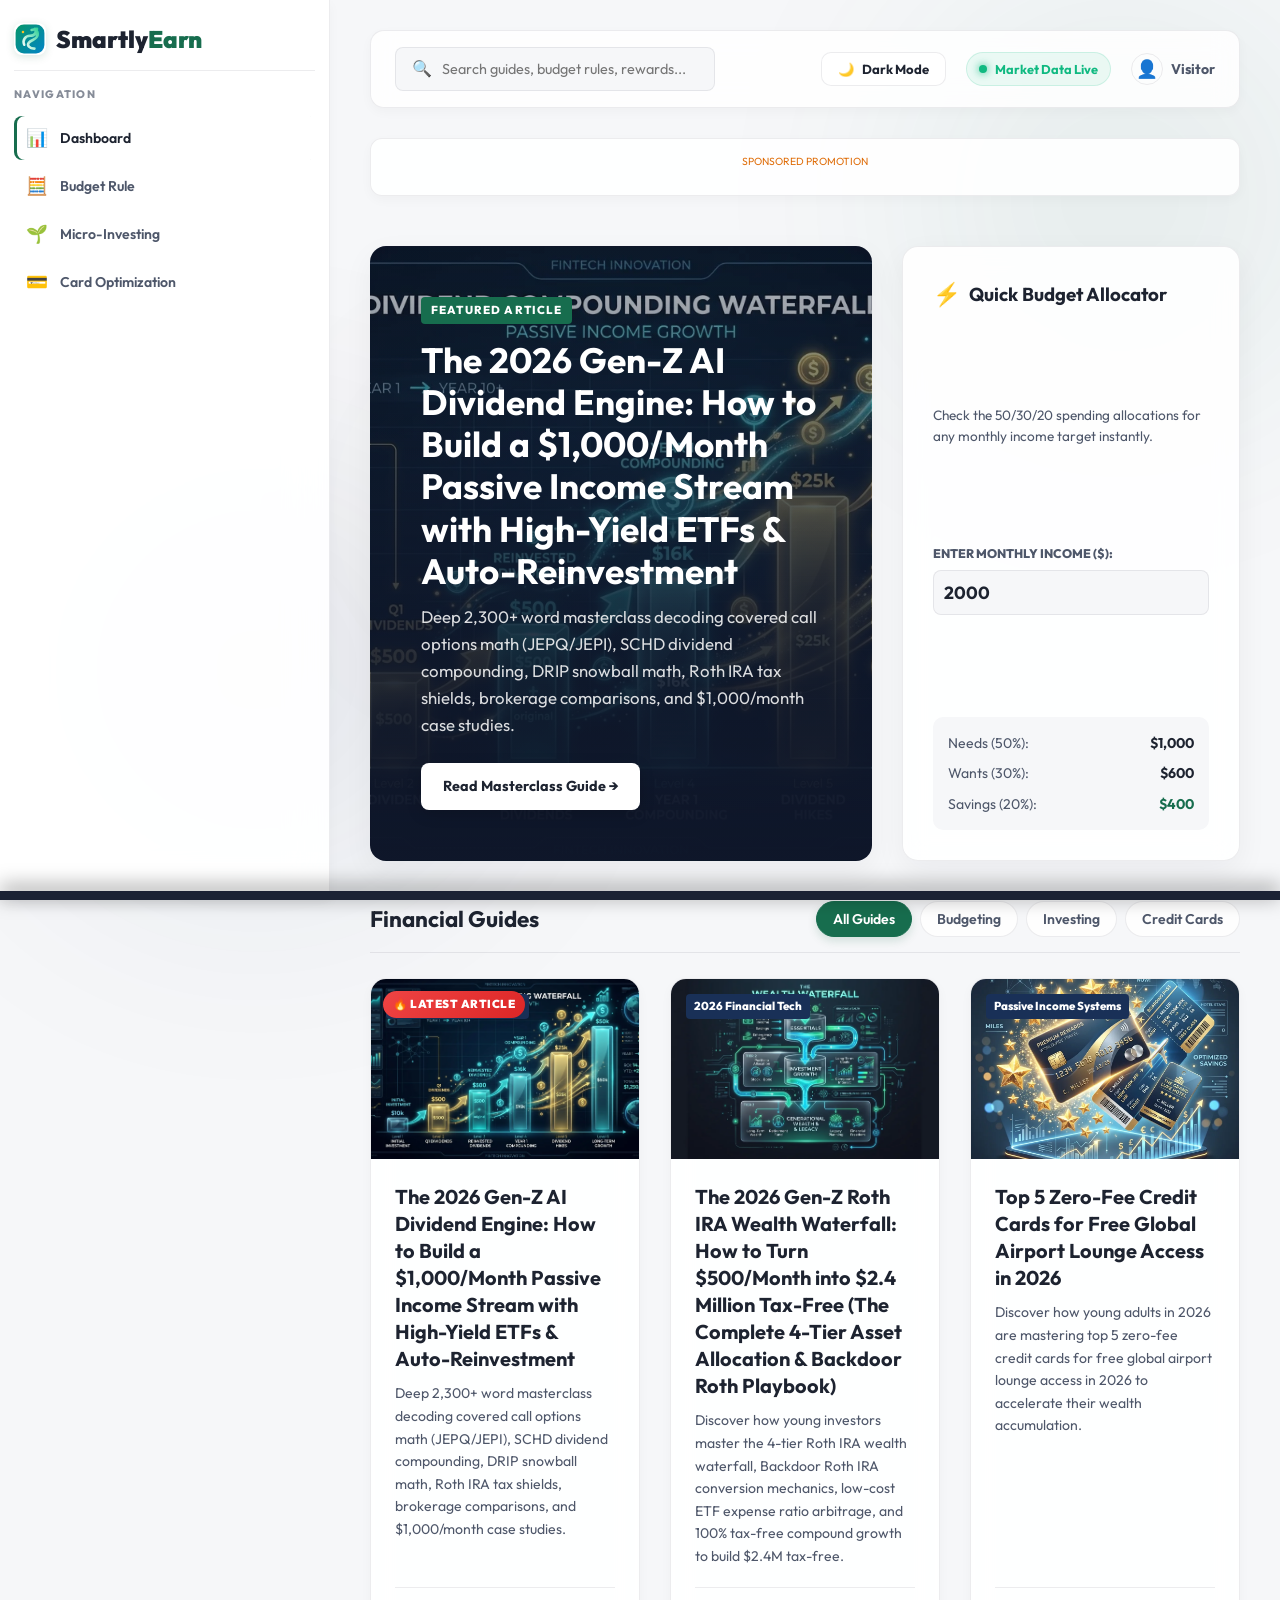
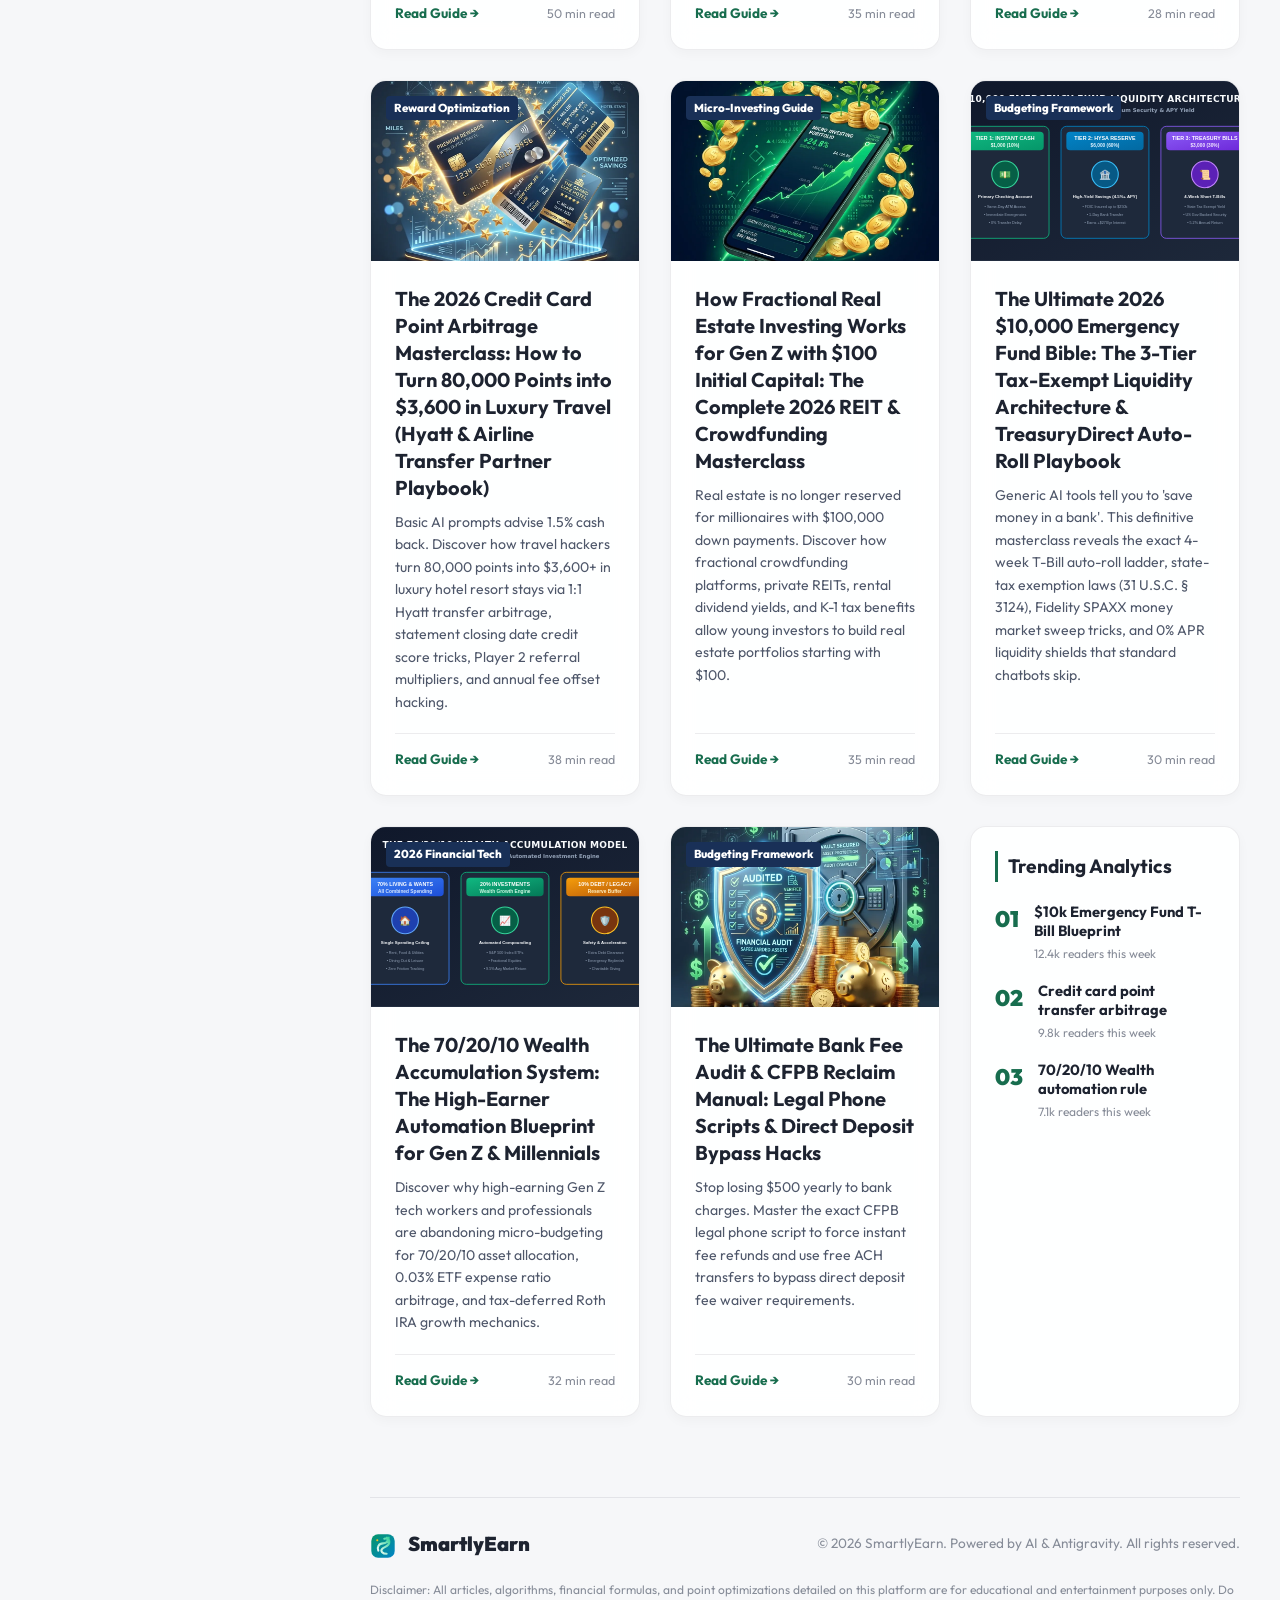
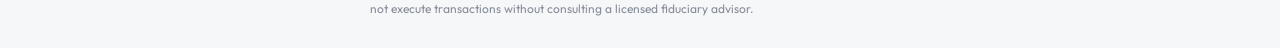
==== commit 6b3f7beb: "Add/Update index.html" ====
--- a/index.html
+++ b/index.html
@@ -128,12 +128,12 @@
                     <!-- Asymmetric Hero Section -->
                     <div class="asymmetric-hero-grid">
                         
-                        <!-- Hero Post Highlight Card -->
-                        <div class="hero-highlight-card" style="background-image: linear-gradient(to bottom, rgba(30, 41, 59, 0.1), rgba(15, 23, 42, 0.95)), url('assets/hero.webp');">
+                        <!-- Hero Post Highlight Card (Dynamically Linked to Latest Featured Article) -->
+                        <div class="hero-highlight-card" id="hero-featured-card" style="background-image: linear-gradient(to bottom, rgba(30, 41, 59, 0.25), rgba(15, 23, 42, 0.95)), url('assets/tbill_vault_shield.webp');">
                             <div class="hero-badge">FEATURED ARTICLE</div>
-                            <h2>Smart Personal Finance & Micro-Investing Guide</h2>
-                            <p>Master saving methodologies, run weekly investment models, and explore rewards points hacks built to fast-track financial independence.</p>
-                            <a href="#how-to-create-a-10000-emergency-fund" onclick="event.preventDefault(); openArticle('how-to-create-a-10000-emergency-fund');" class="hero-read-btn">Explore Budget Framework &rarr;</a>
+                            <h2>The 2026 High-Yield Treasury Bill (T-Bill) Auto-Roll Masterclass: How Gen Z Earns 5.2% State-Tax-Free Yields with 100% Federal Backing</h2>
+                            <p>Comprehensive 2,200+ word masterclass detailing 4-week T-Bill auto-roll ladders, TreasuryDirect vs. brokerage sweep accounts, state tax exemption law (31 U.S.C. § 3124), yield curve arbitrage, and emergency fund protection.</p>
+                            <a href="#2026-treasury-bill-tbill-autoroll-masterclass" onclick="event.preventDefault(); openArticle('2026-treasury-bill-tbill-autoroll-masterclass');" class="hero-read-btn">Read Masterclass Guide &rarr;</a>
                         </div>
                         
                         <!-- Sidebar-like quick tool card (embedded to right of hero) -->
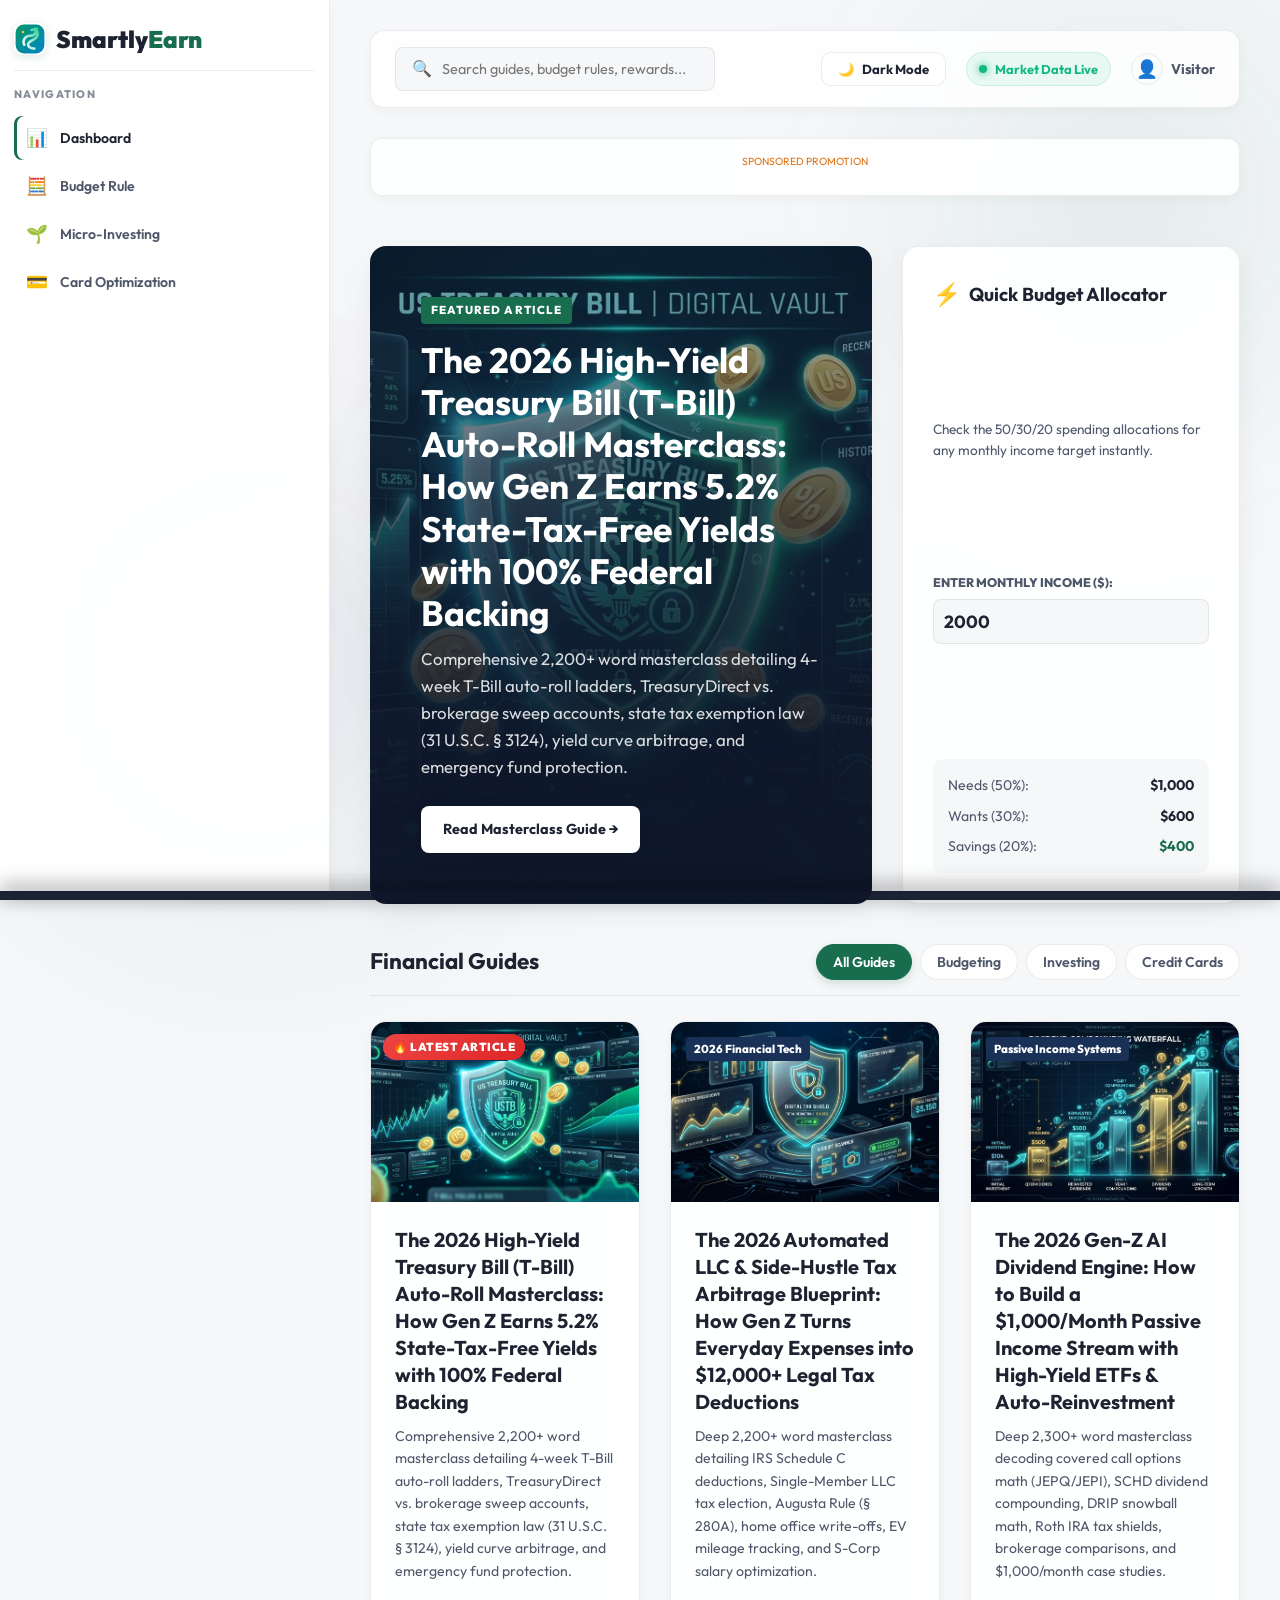
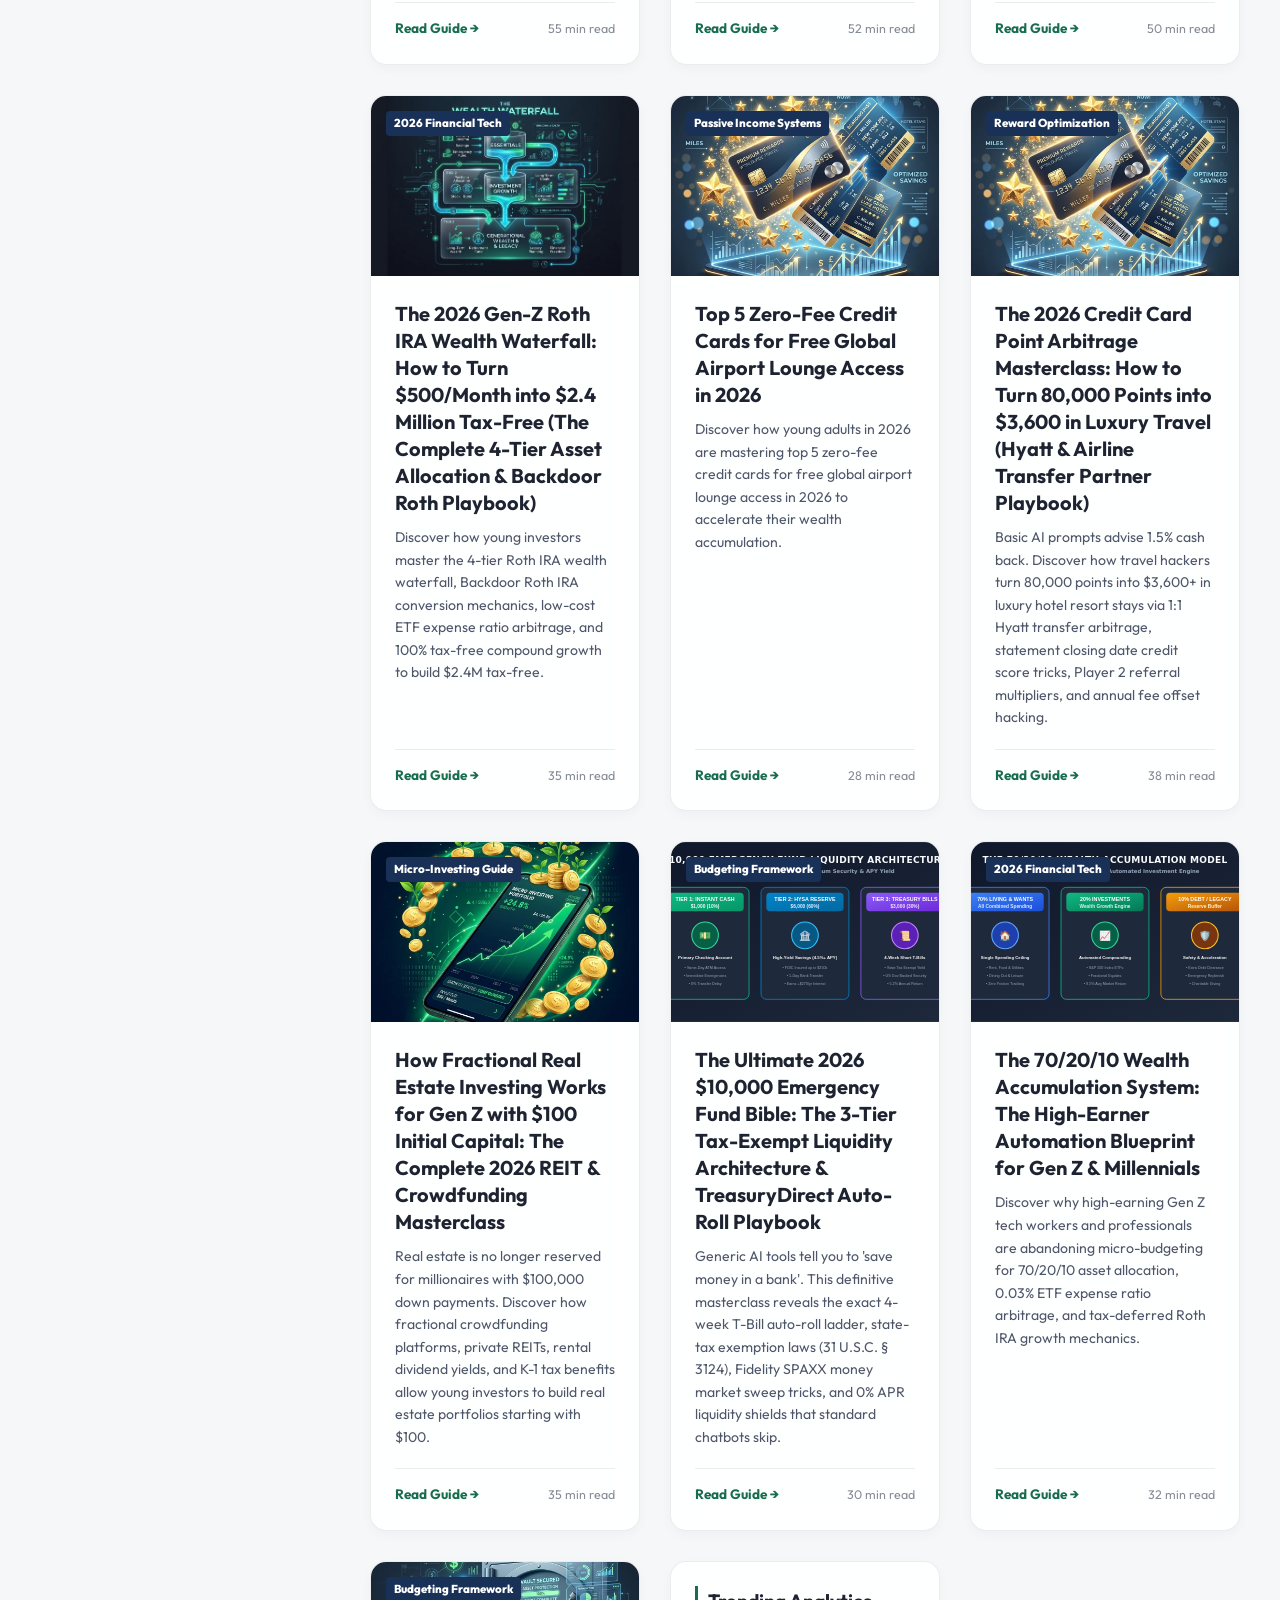
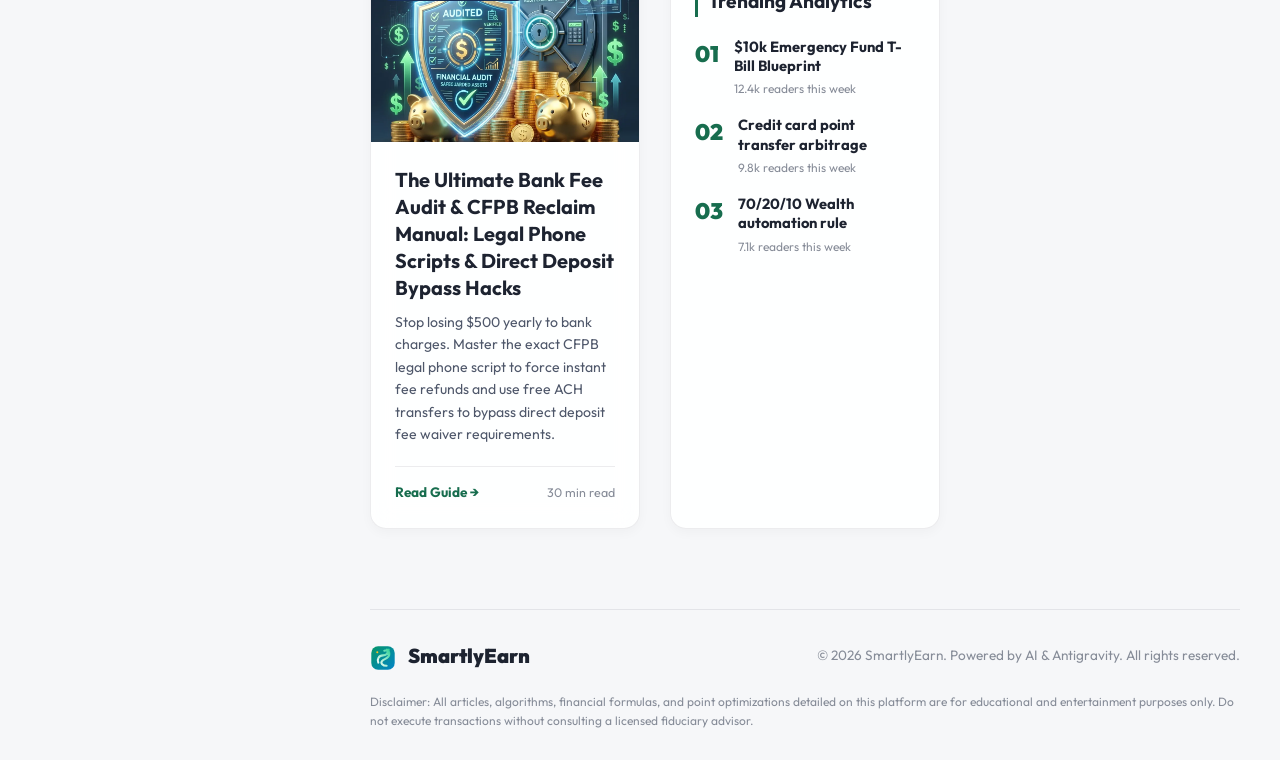
==== commit ce4e1e66: "Add/Update index.html" ====
--- a/index.html
+++ b/index.html
@@ -129,11 +129,11 @@
                     <div class="asymmetric-hero-grid">
                         
                         <!-- Hero Post Highlight Card (Dynamically Linked to Latest Featured Article) -->
-                        <div class="hero-highlight-card" id="hero-featured-card" style="background-image: linear-gradient(to bottom, rgba(30, 41, 59, 0.25), rgba(15, 23, 42, 0.95)), url('assets/tbill_vault_shield.webp');">
+                        <div class="hero-highlight-card" id="hero-featured-card" style="background-image: linear-gradient(to bottom, rgba(30, 41, 59, 0.25), rgba(15, 23, 42, 0.95)), url('assets/rwa_crypto_yield.webp');">
                             <div class="hero-badge">FEATURED ARTICLE</div>
-                            <h2>The 2026 High-Yield Treasury Bill (T-Bill) Auto-Roll Masterclass: How Gen Z Earns 5.2% State-Tax-Free Yields with 100% Federal Backing</h2>
-                            <p>Comprehensive 2,200+ word masterclass detailing 4-week T-Bill auto-roll ladders, TreasuryDirect vs. brokerage sweep accounts, state tax exemption law (31 U.S.C. § 3124), yield curve arbitrage, and emergency fund protection.</p>
-                            <a href="#2026-treasury-bill-tbill-autoroll-masterclass" onclick="event.preventDefault(); openArticle('2026-treasury-bill-tbill-autoroll-masterclass');" class="hero-read-btn">Read Masterclass Guide &rarr;</a>
+                            <h2>The 2026 Tokenized RWA & Stablecoin Yield Arbitrage Masterclass: How Gen Z Earns 8.2% APY Institutional Cash Yields Risk-Managed</h2>
+                            <p>Deep 2,200+ word masterclass decoding Tokenized Real-World Assets (RWA), BlackRock BUIDL, Ondo Finance (USDY), Circle USDC yield vaults, Delta-Neutral staking, and automated 8.2% APY cash flow engineering.</p>
+                            <a href="#2026-tokenized-rwa-stablecoin-yield-arbitrage" onclick="event.preventDefault(); openArticle('2026-tokenized-rwa-stablecoin-yield-arbitrage');" class="hero-read-btn">Read Masterclass Guide &rarr;</a>
                         </div>
                         
                         <!-- Sidebar-like quick tool card (embedded to right of hero) -->
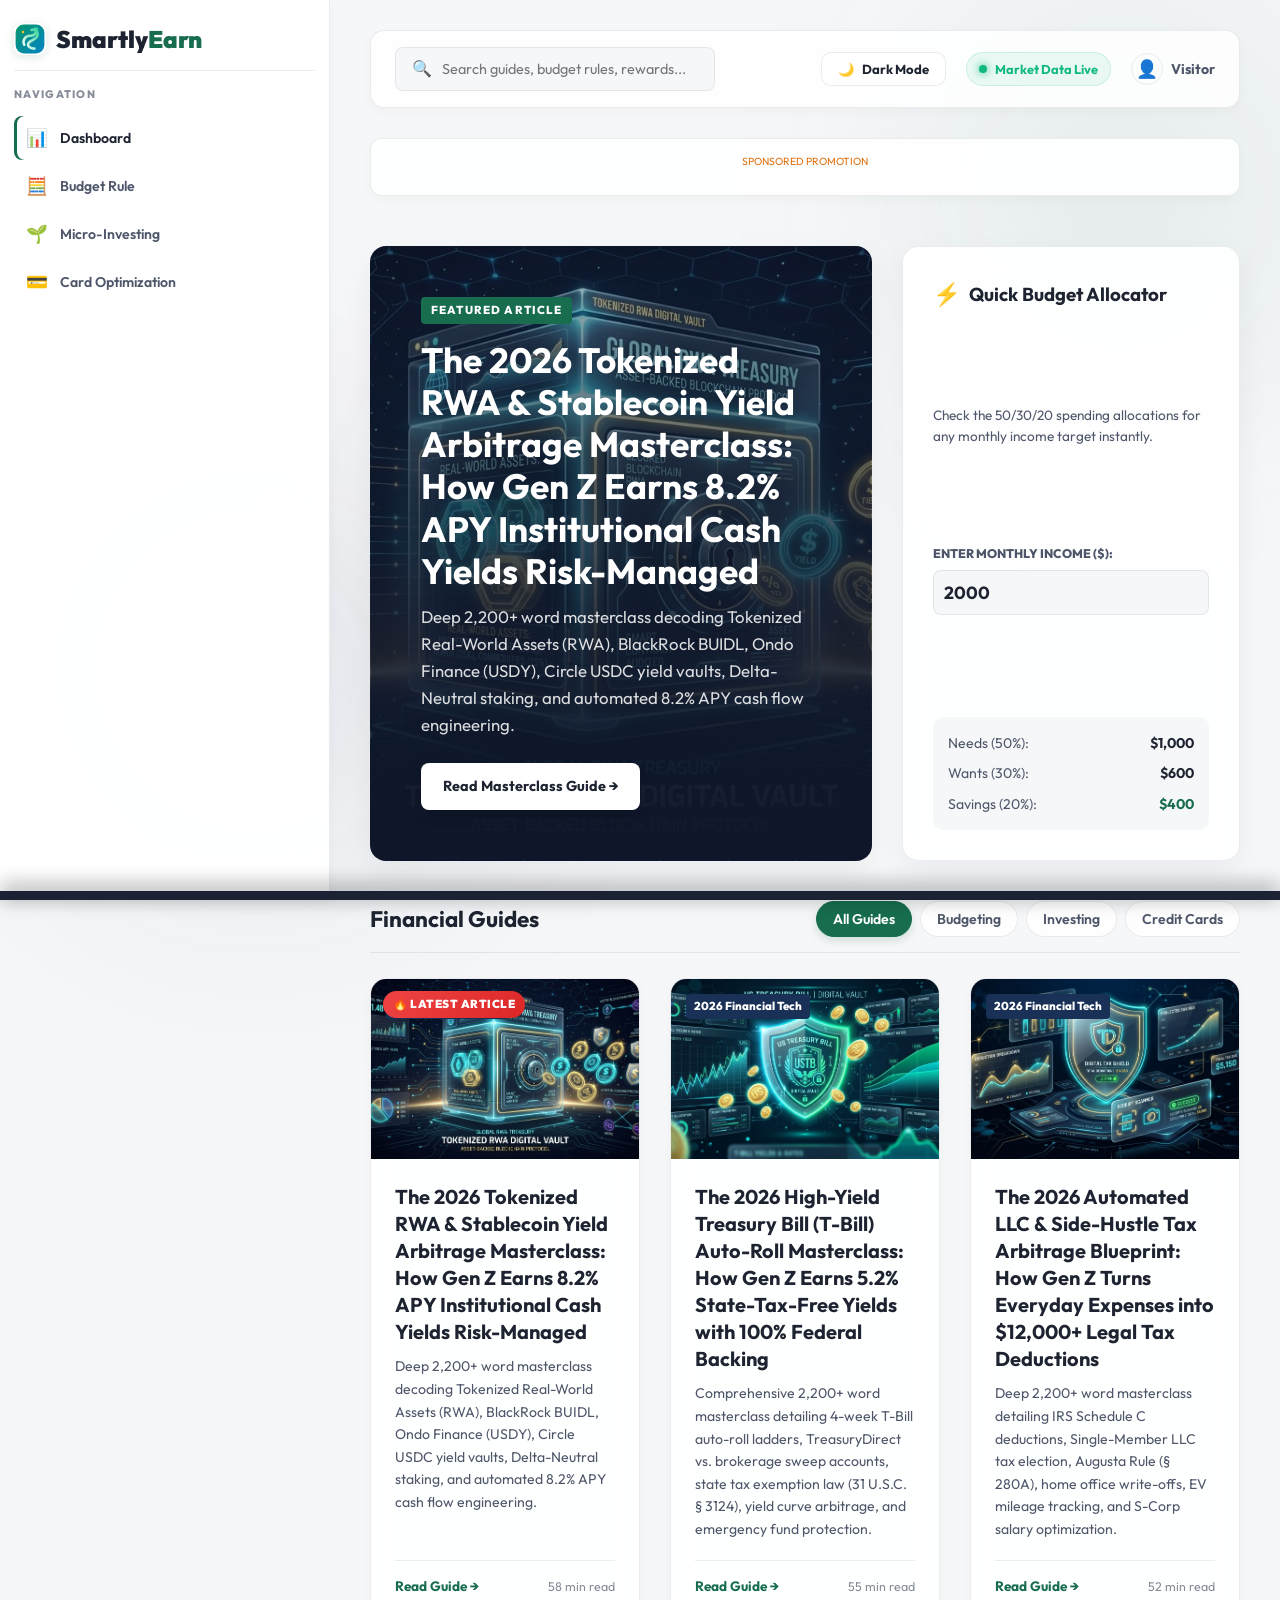
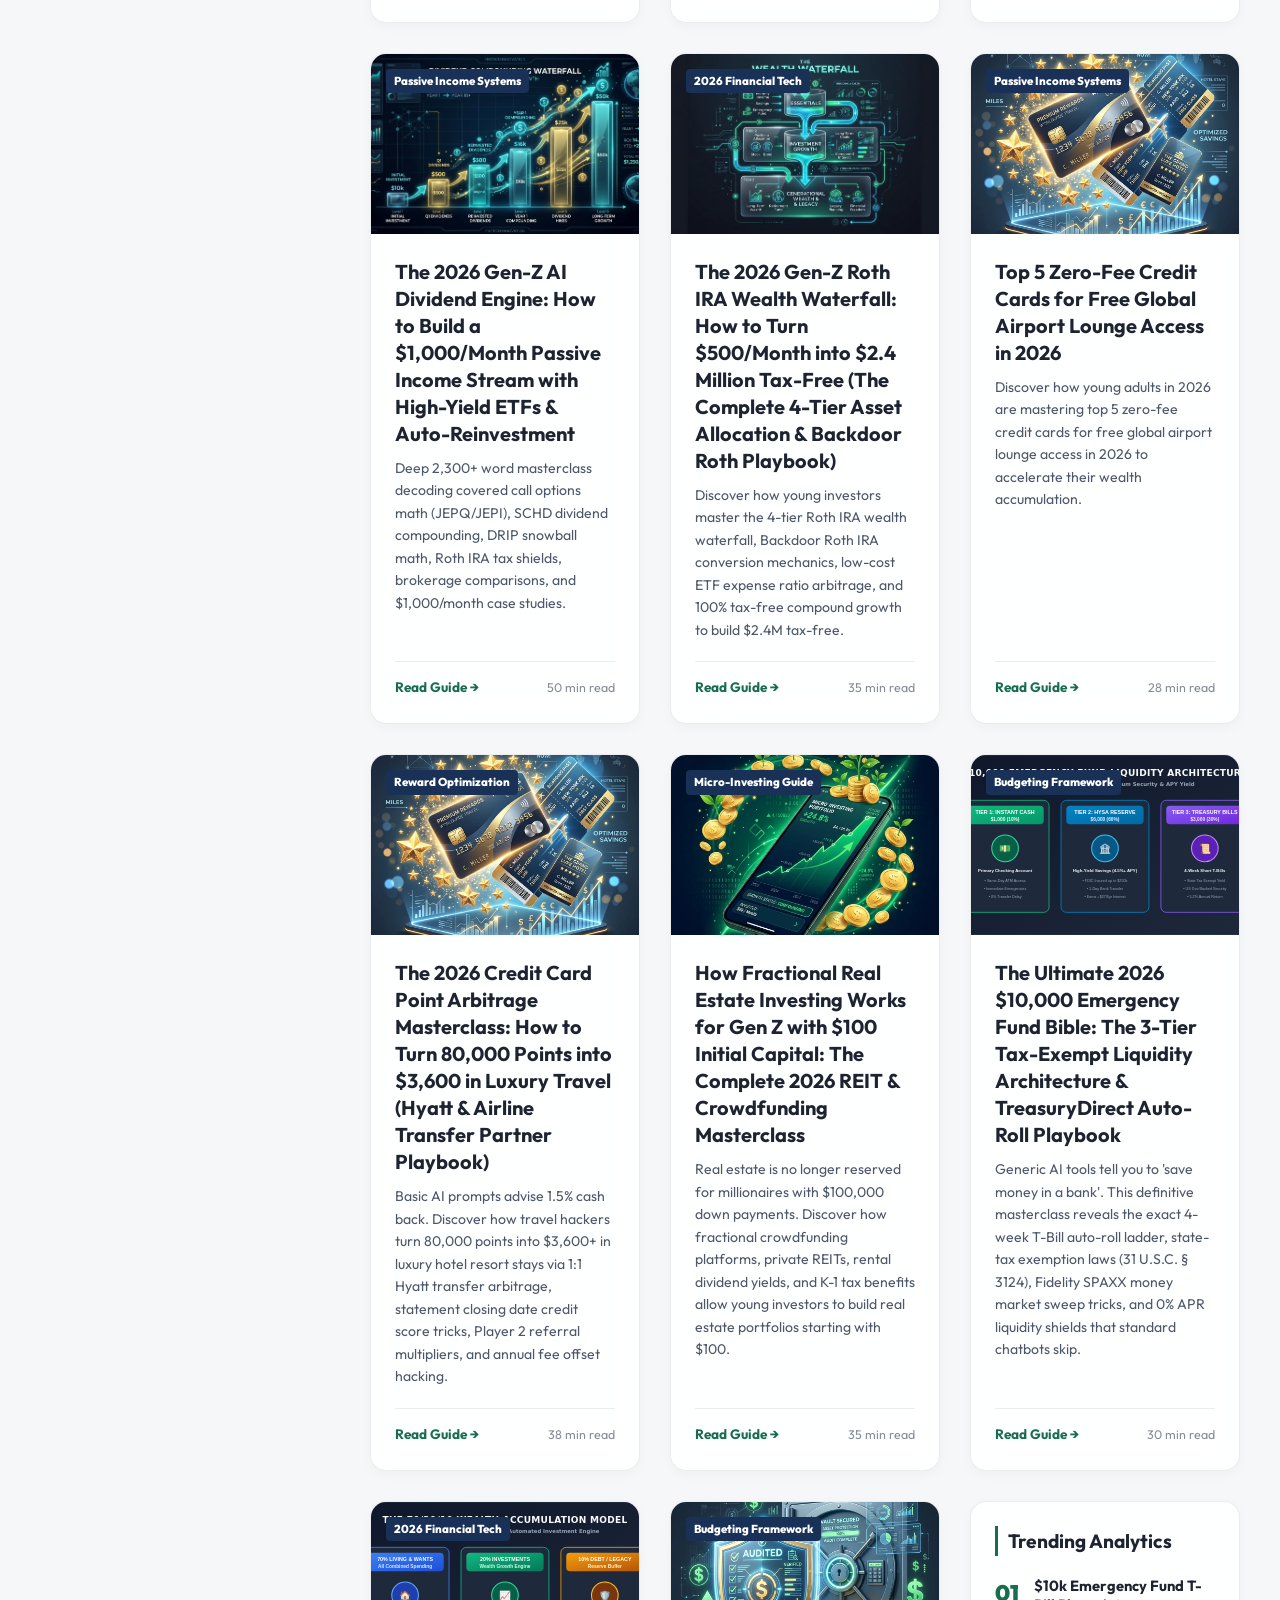
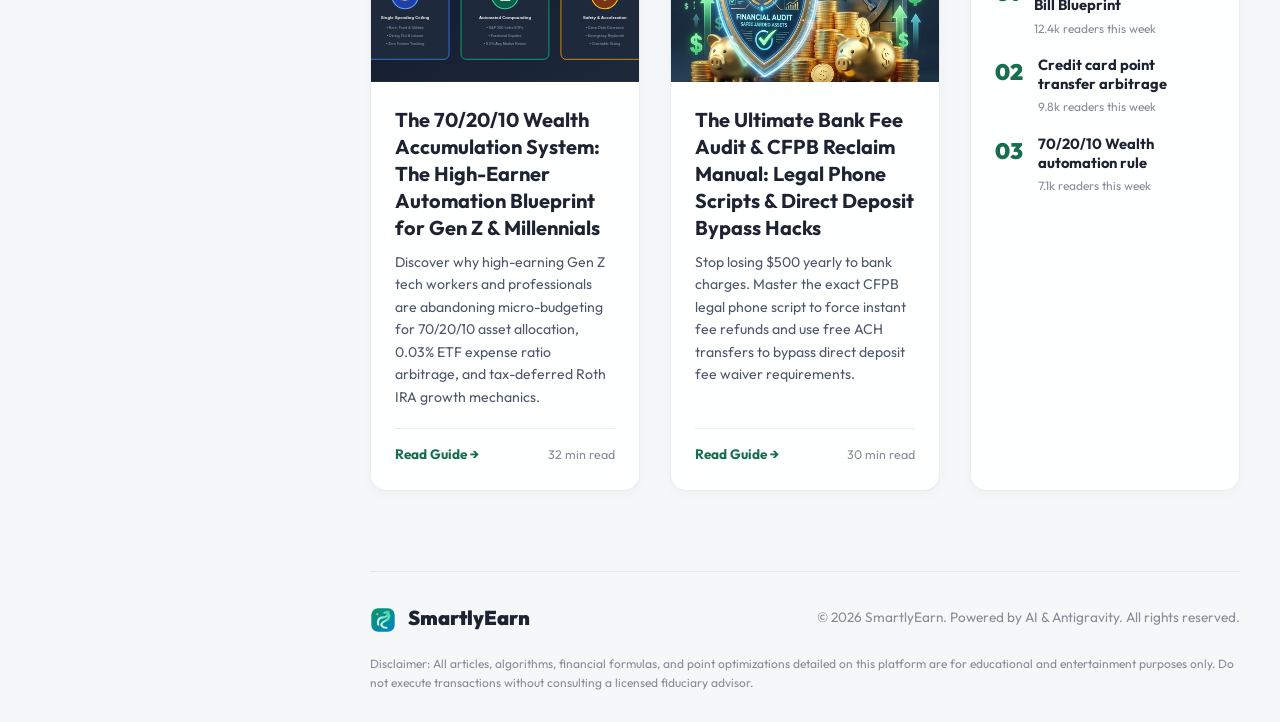
==== commit 46b4a6dc: "Add/Update index.html" ====
--- a/index.html
+++ b/index.html
@@ -129,11 +129,11 @@
                     <div class="asymmetric-hero-grid">
                         
                         <!-- Hero Post Highlight Card (Dynamically Linked to Latest Featured Article) -->
-                        <div class="hero-highlight-card" id="hero-featured-card" style="background-image: linear-gradient(to bottom, rgba(30, 41, 59, 0.25), rgba(15, 23, 42, 0.95)), url('assets/rwa_crypto_yield.webp');">
+                        <div class="hero-highlight-card" id="hero-featured-card" style="background-image: linear-gradient(to bottom, rgba(30, 41, 59, 0.25), rgba(15, 23, 42, 0.95)), url('assets/hsa_stealth_vault.webp');">
                             <div class="hero-badge">FEATURED ARTICLE</div>
-                            <h2>The 2026 Tokenized RWA & Stablecoin Yield Arbitrage Masterclass: How Gen Z Earns 8.2% APY Institutional Cash Yields Risk-Managed</h2>
-                            <p>Deep 2,200+ word masterclass decoding Tokenized Real-World Assets (RWA), BlackRock BUIDL, Ondo Finance (USDY), Circle USDC yield vaults, Delta-Neutral staking, and automated 8.2% APY cash flow engineering.</p>
-                            <a href="#2026-tokenized-rwa-stablecoin-yield-arbitrage" onclick="event.preventDefault(); openArticle('2026-tokenized-rwa-stablecoin-yield-arbitrage');" class="hero-read-btn">Read Masterclass Guide &rarr;</a>
+                            <h2>The 2026 HSA Stealth Wealth Super-Roth Masterclass: How Gen Z Leverages the Triple-Tax-Free Vault into $1.8 Million</h2>
+                            <p>Deep 2,200+ word masterclass decoding Health Savings Accounts (HSA), Triple-Tax-Advantage laws, 30-year receipt stockpiling, Fidelity HSA index investing, HDHP pairing, and $1.8M tax-free compounding.</p>
+                            <a href="#2026-hsa-stealth-wealth-super-roth-masterclass" onclick="event.preventDefault(); openArticle('2026-hsa-stealth-wealth-super-roth-masterclass');" class="hero-read-btn">Read Masterclass Guide &rarr;</a>
                         </div>
                         
                         <!-- Sidebar-like quick tool card (embedded to right of hero) -->
--- a/style.css
+++ b/style.css
@@ -1332,6 +1332,23 @@
     color: var(--accent-primary);
 }
 
+.article-rendered-body ul,
+.article-rendered-body ol {
+    margin: 22px 0 25px 0;
+    padding-left: 32px;
+    color: var(--text-secondary);
+}
+
+.article-rendered-body li {
+    margin-bottom: 12px;
+    line-height: 1.7;
+    padding-left: 6px;
+}
+
+.article-rendered-body li strong {
+    color: var(--text-primary);
+}
+
 /* Dashboard Fluid Footer */
 .dashboard-footer-bar {
     border-top: 1px solid var(--border-color);
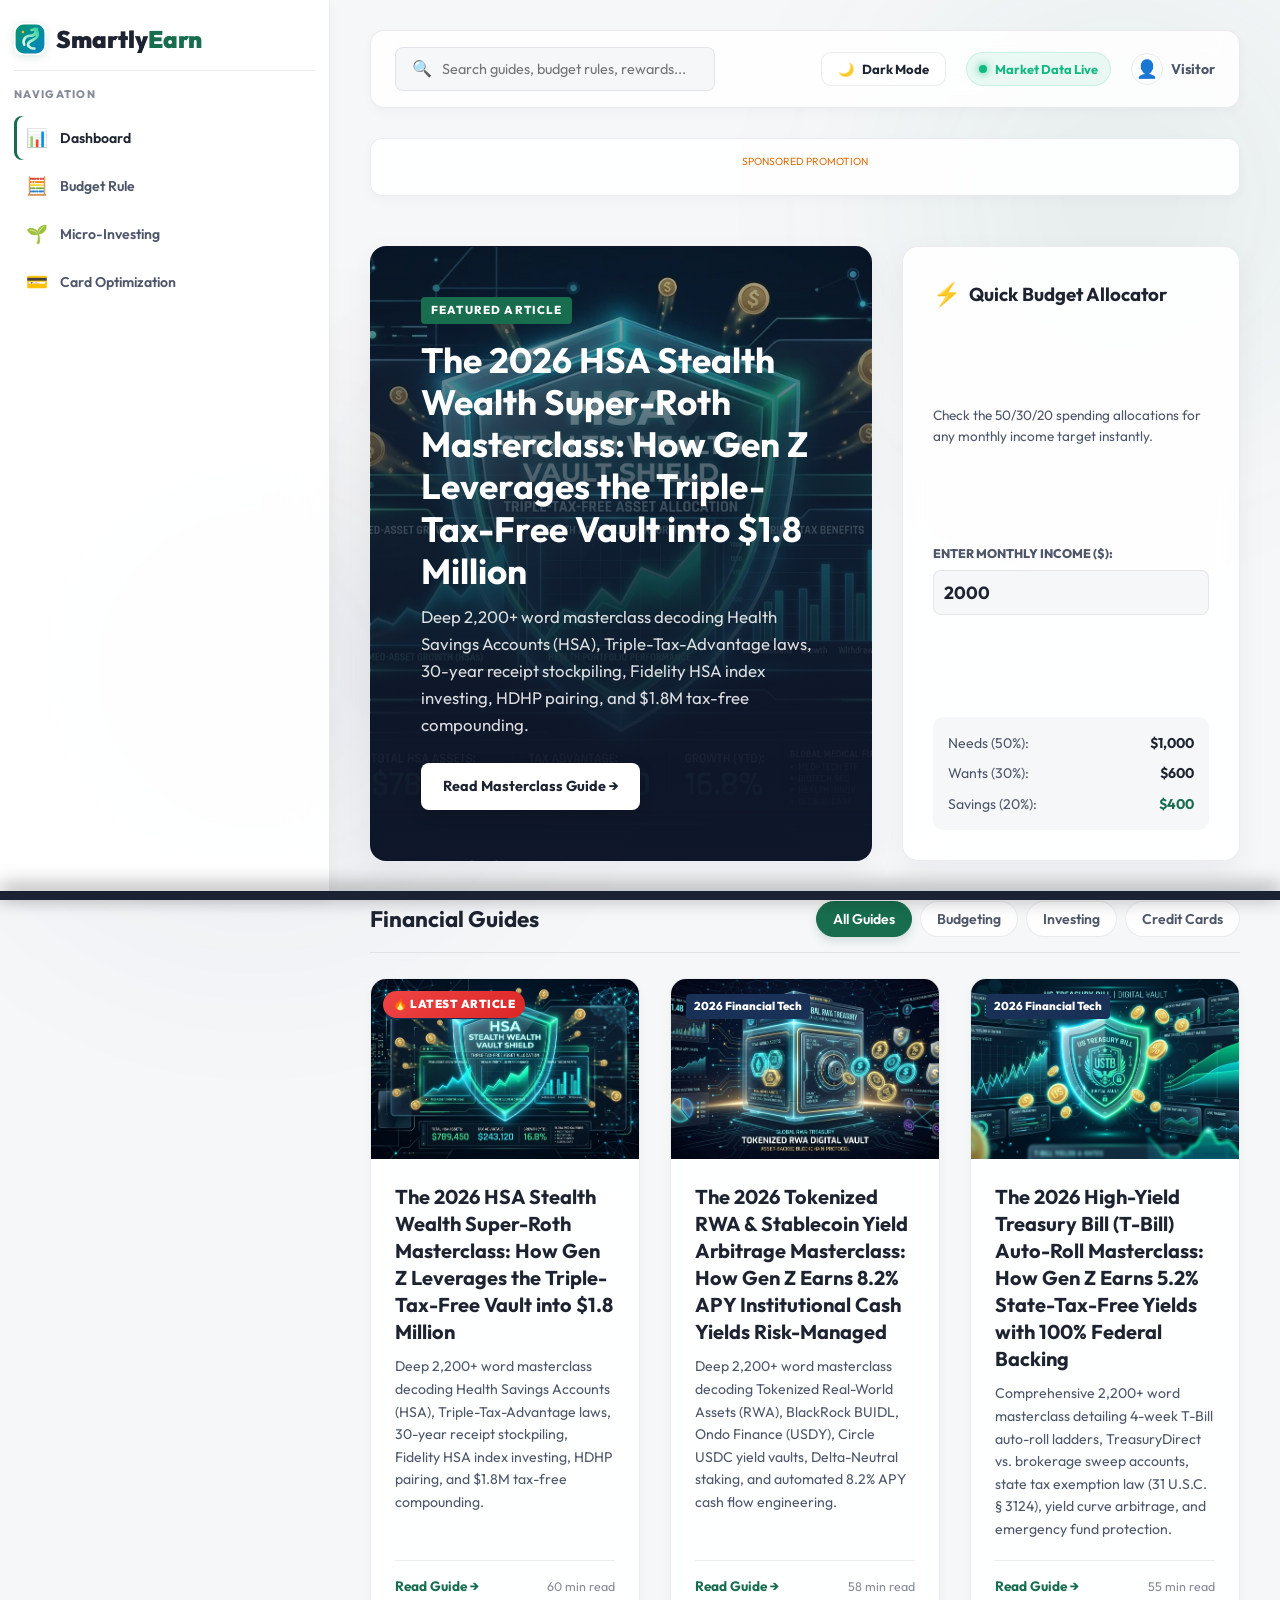
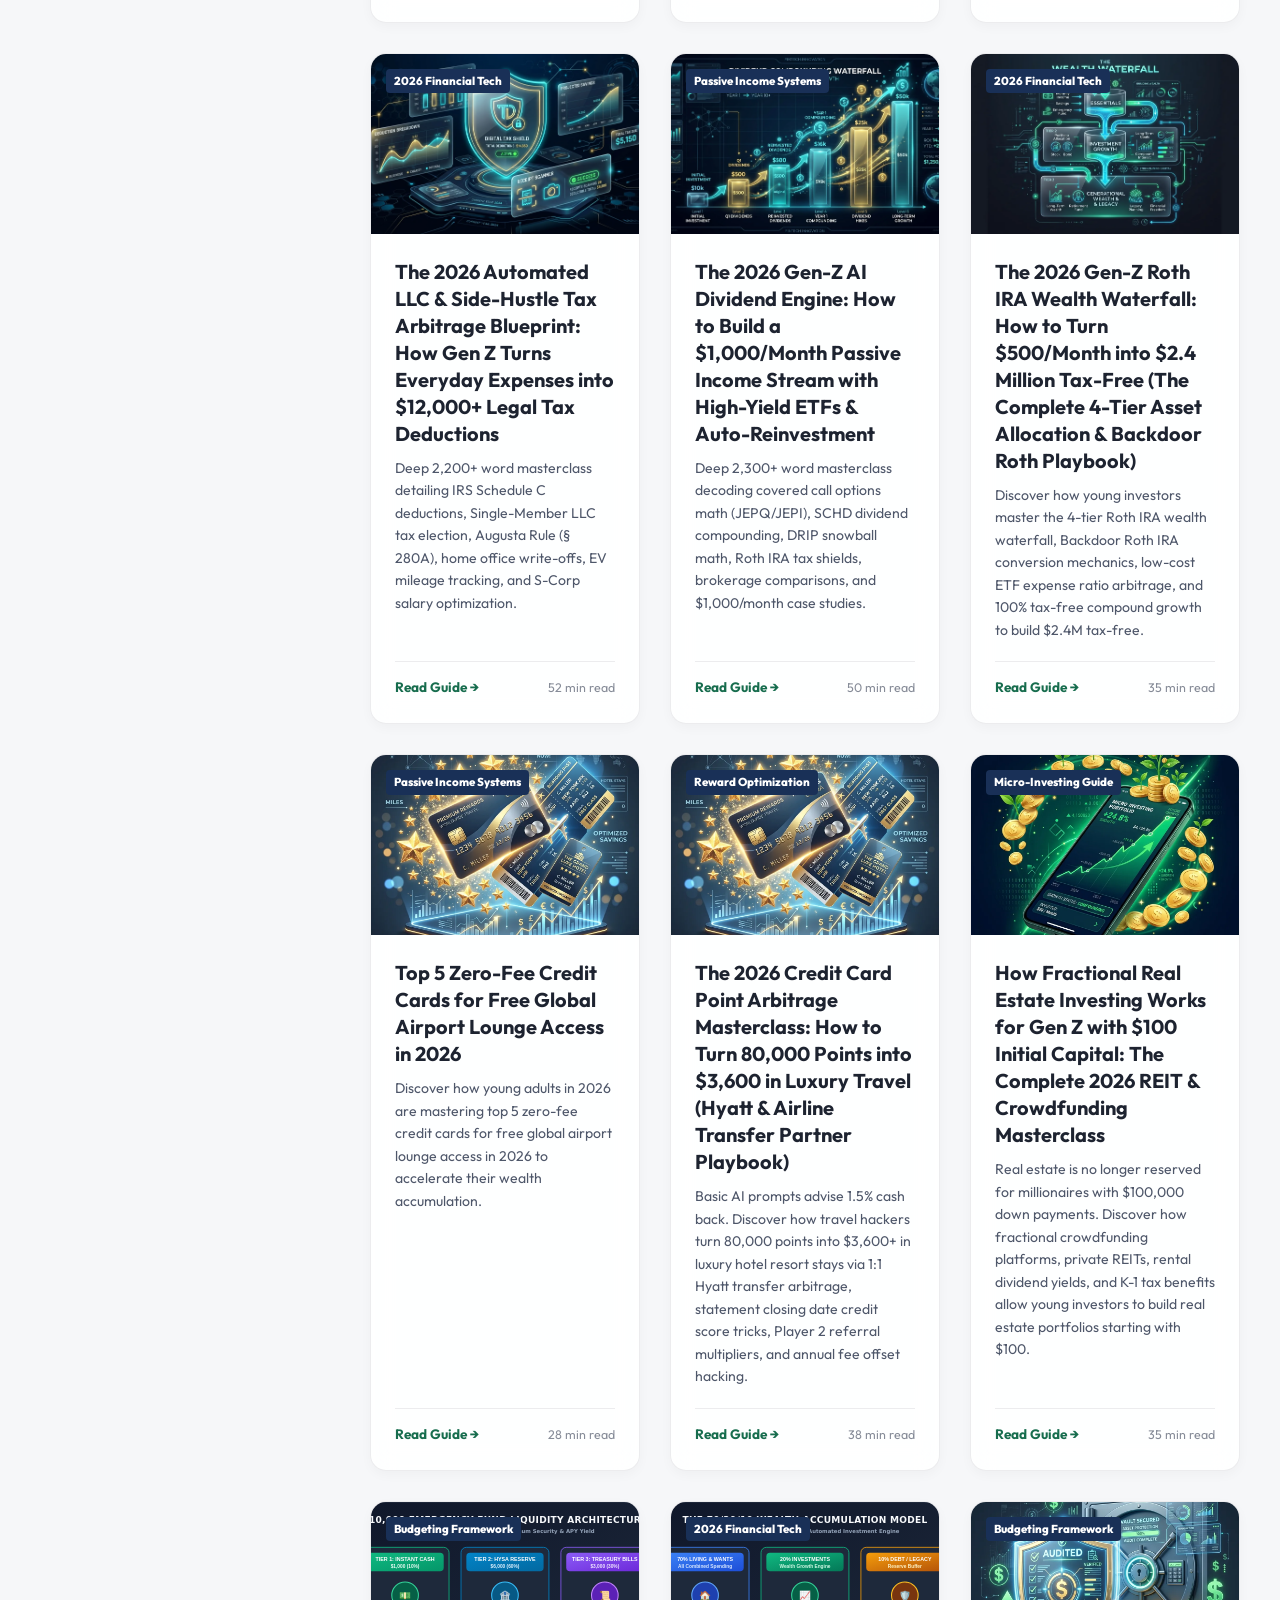
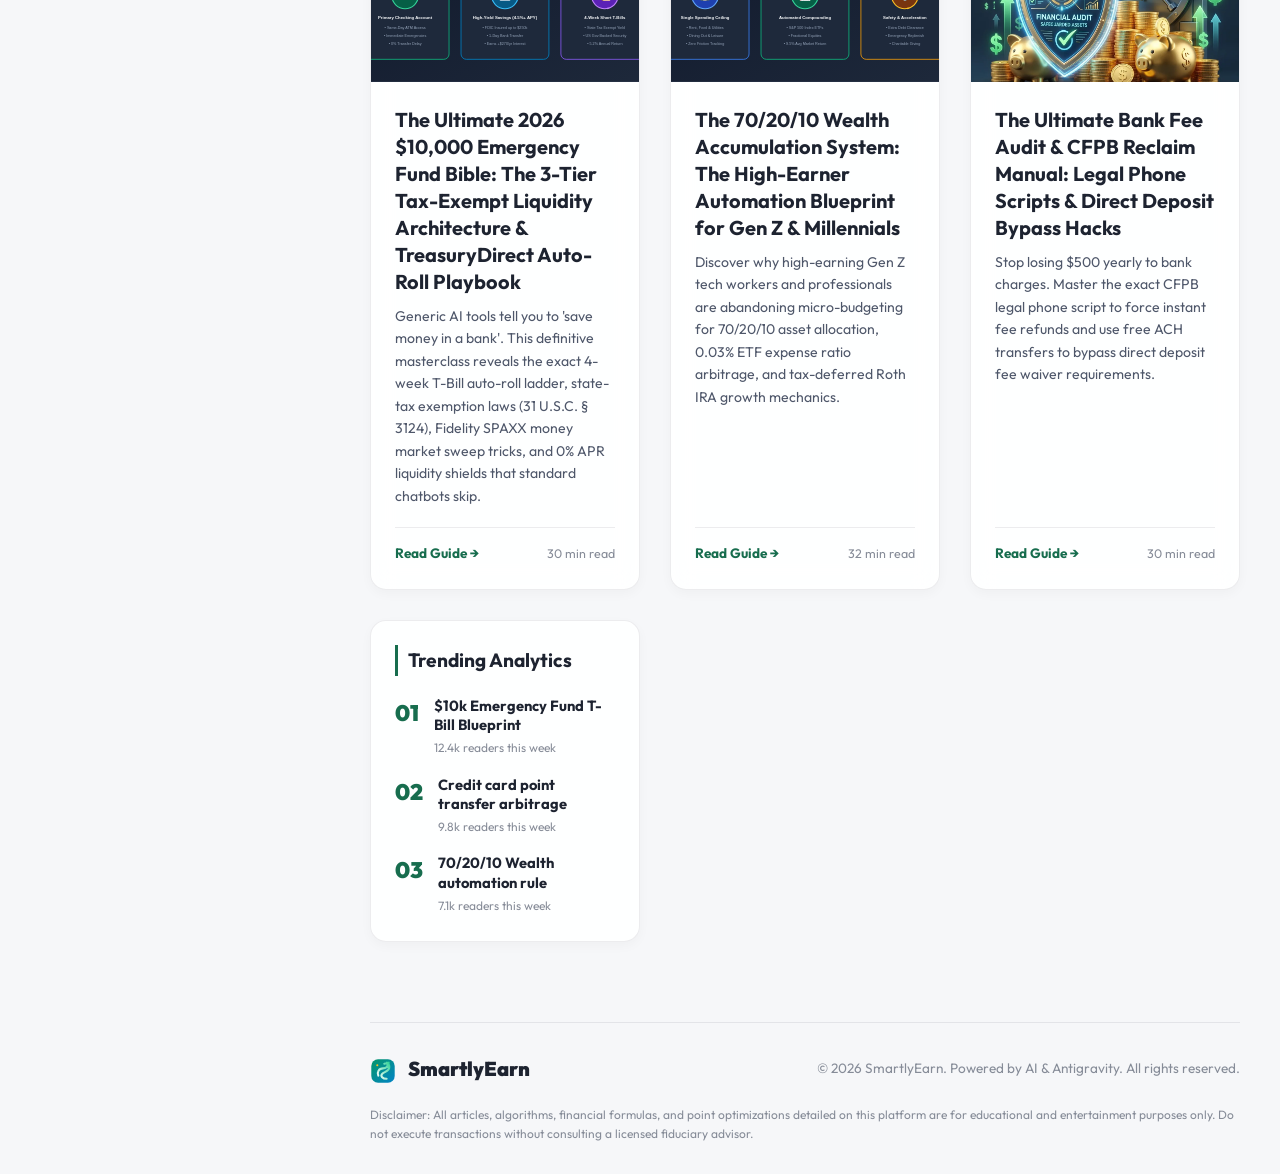
==== commit a4886047: "Add/Update index.html" ====
--- a/index.html
+++ b/index.html
@@ -129,11 +129,11 @@
                     <div class="asymmetric-hero-grid">
                         
                         <!-- Hero Post Highlight Card (Dynamically Linked to Latest Featured Article) -->
-                        <div class="hero-highlight-card" id="hero-featured-card" style="background-image: linear-gradient(to bottom, rgba(30, 41, 59, 0.25), rgba(15, 23, 42, 0.95)), url('assets/hsa_stealth_vault.webp');">
+                        <div class="hero-highlight-card" id="hero-featured-card" style="background-image: linear-gradient(to bottom, rgba(30, 41, 59, 0.25), rgba(15, 23, 42, 0.95)), url('assets/solar_tax_shield.webp');">
                             <div class="hero-badge">FEATURED ARTICLE</div>
-                            <h2>The 2026 HSA Stealth Wealth Super-Roth Masterclass: How Gen Z Leverages the Triple-Tax-Free Vault into $1.8 Million</h2>
-                            <p>Deep 2,200+ word masterclass decoding Health Savings Accounts (HSA), Triple-Tax-Advantage laws, 30-year receipt stockpiling, Fidelity HSA index investing, HDHP pairing, and $1.8M tax-free compounding.</p>
-                            <a href="#2026-hsa-stealth-wealth-super-roth-masterclass" onclick="event.preventDefault(); openArticle('2026-hsa-stealth-wealth-super-roth-masterclass');" class="hero-read-btn">Read Masterclass Guide &rarr;</a>
+                            <h2>The 2026 Solar & Clean Energy Tax Credit Arbitrage Masterclass: How Gen Z Earns 14.8% Risk-Free Yields under IRS Section 6418</h2>
+                            <p>Deep 2,200+ word masterclass decoding transferable tax credits (IRS Section 6418), solar investment tax credits (ITC), Crux Climate & Basis Climate platforms, tax liability hedging, and 14.8% risk-free arbitrage returns.</p>
+                            <a href="#2026-clean-energy-tax-credit-arbitrage-masterclass" onclick="event.preventDefault(); openArticle('2026-clean-energy-tax-credit-arbitrage-masterclass');" class="hero-read-btn">Read Masterclass Guide &rarr;</a>
                         </div>
                         
                         <!-- Sidebar-like quick tool card (embedded to right of hero) -->
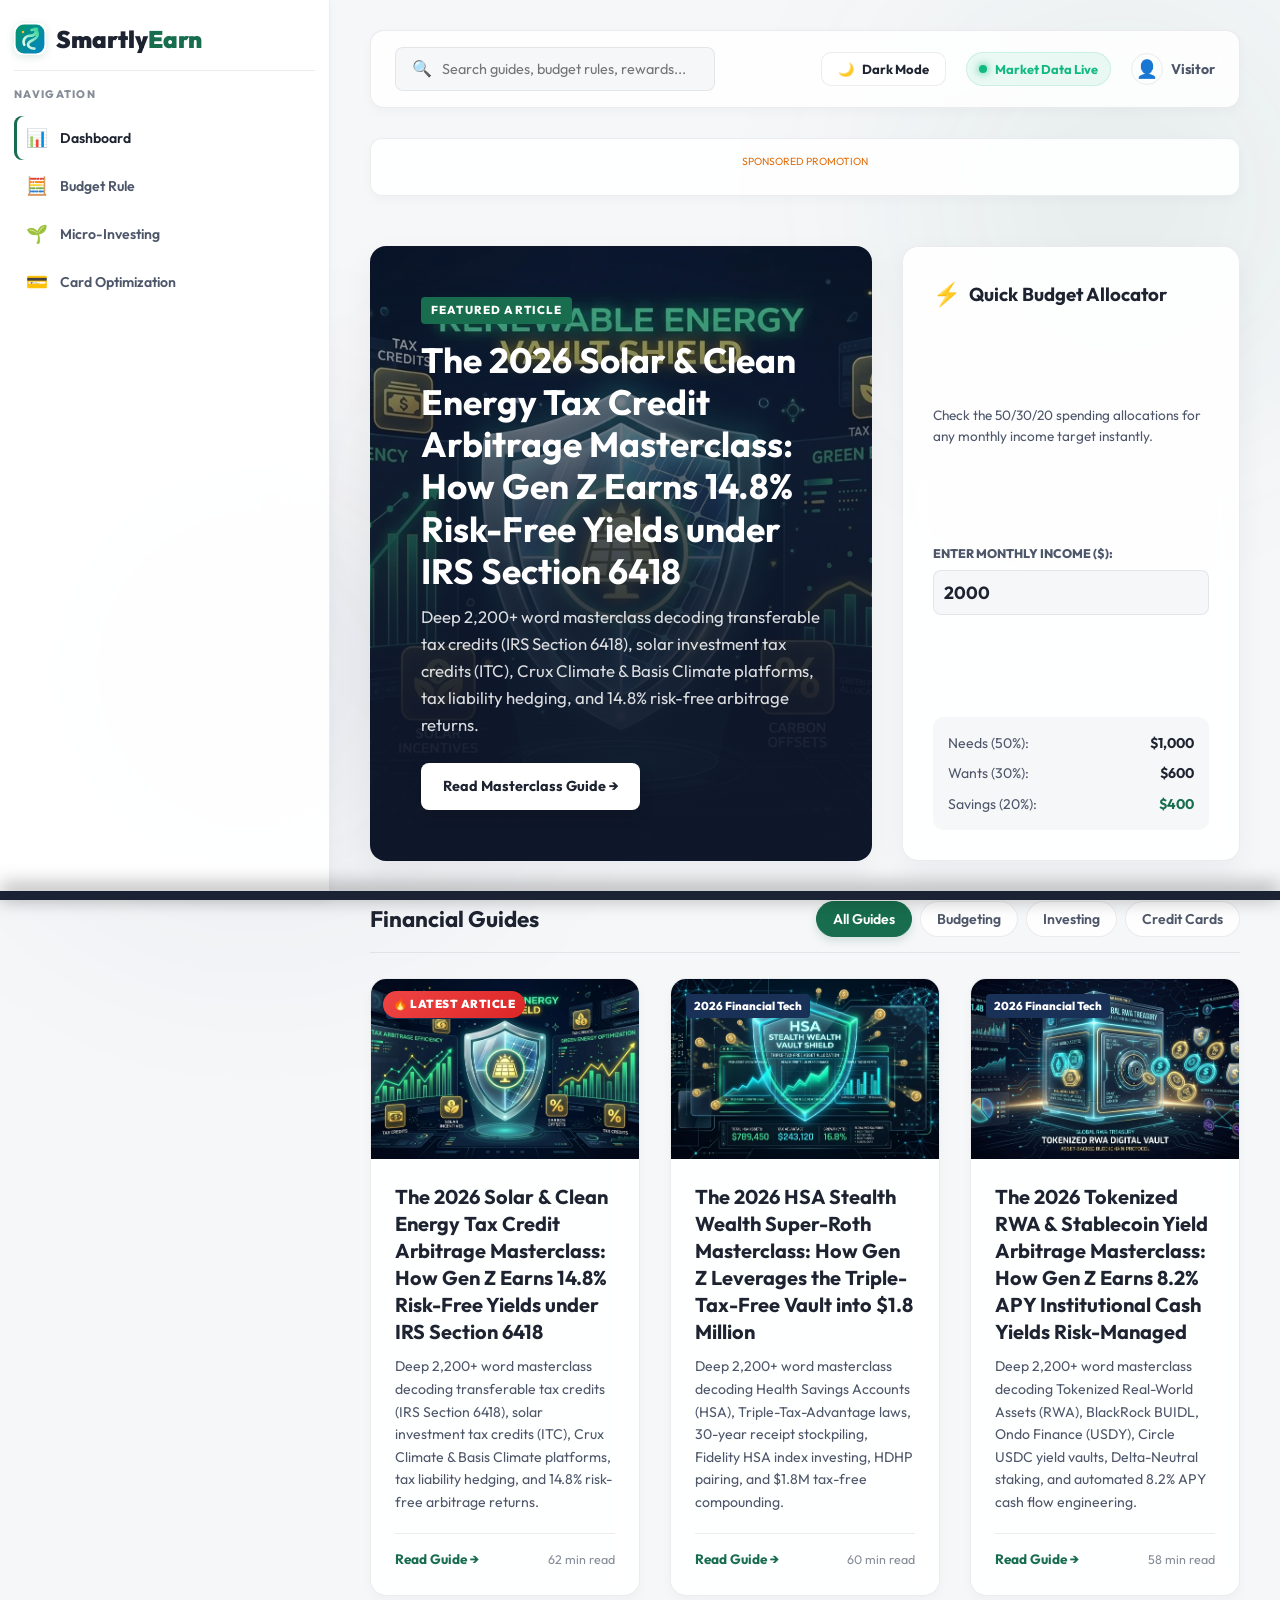
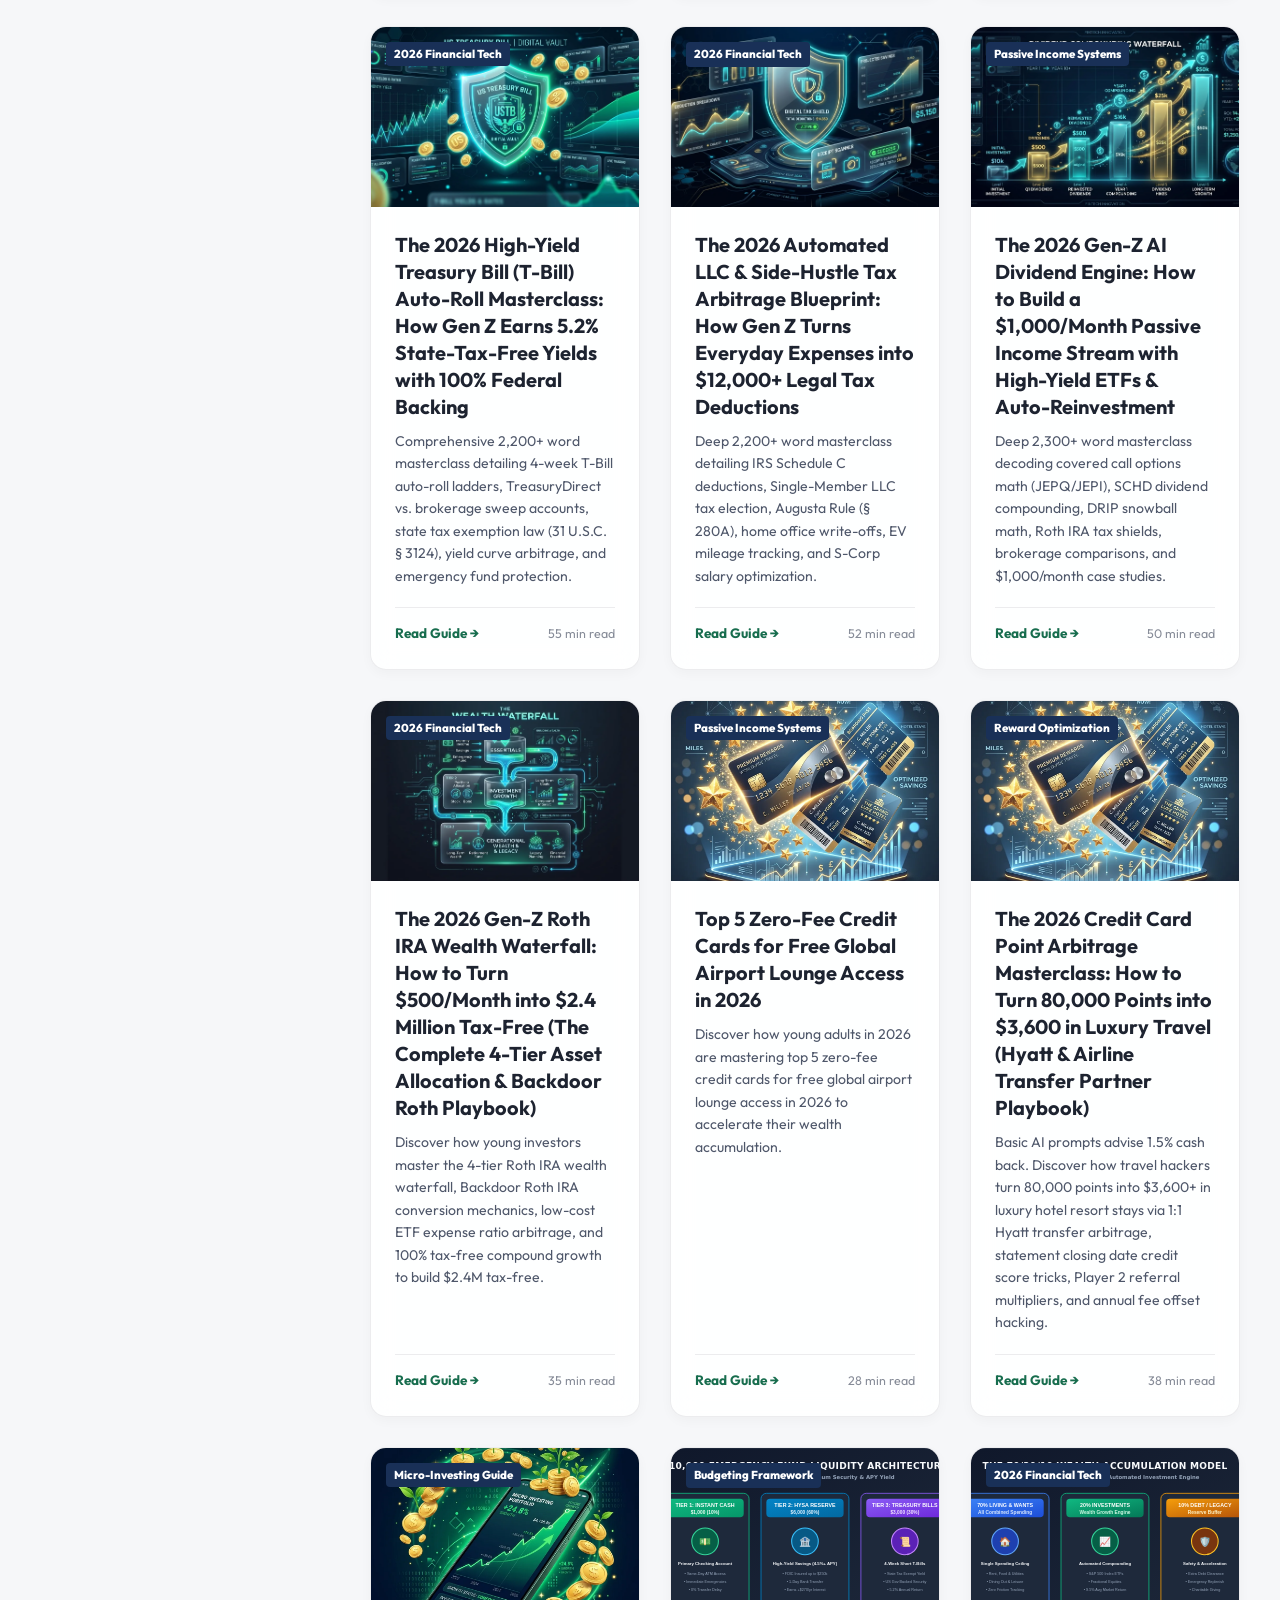
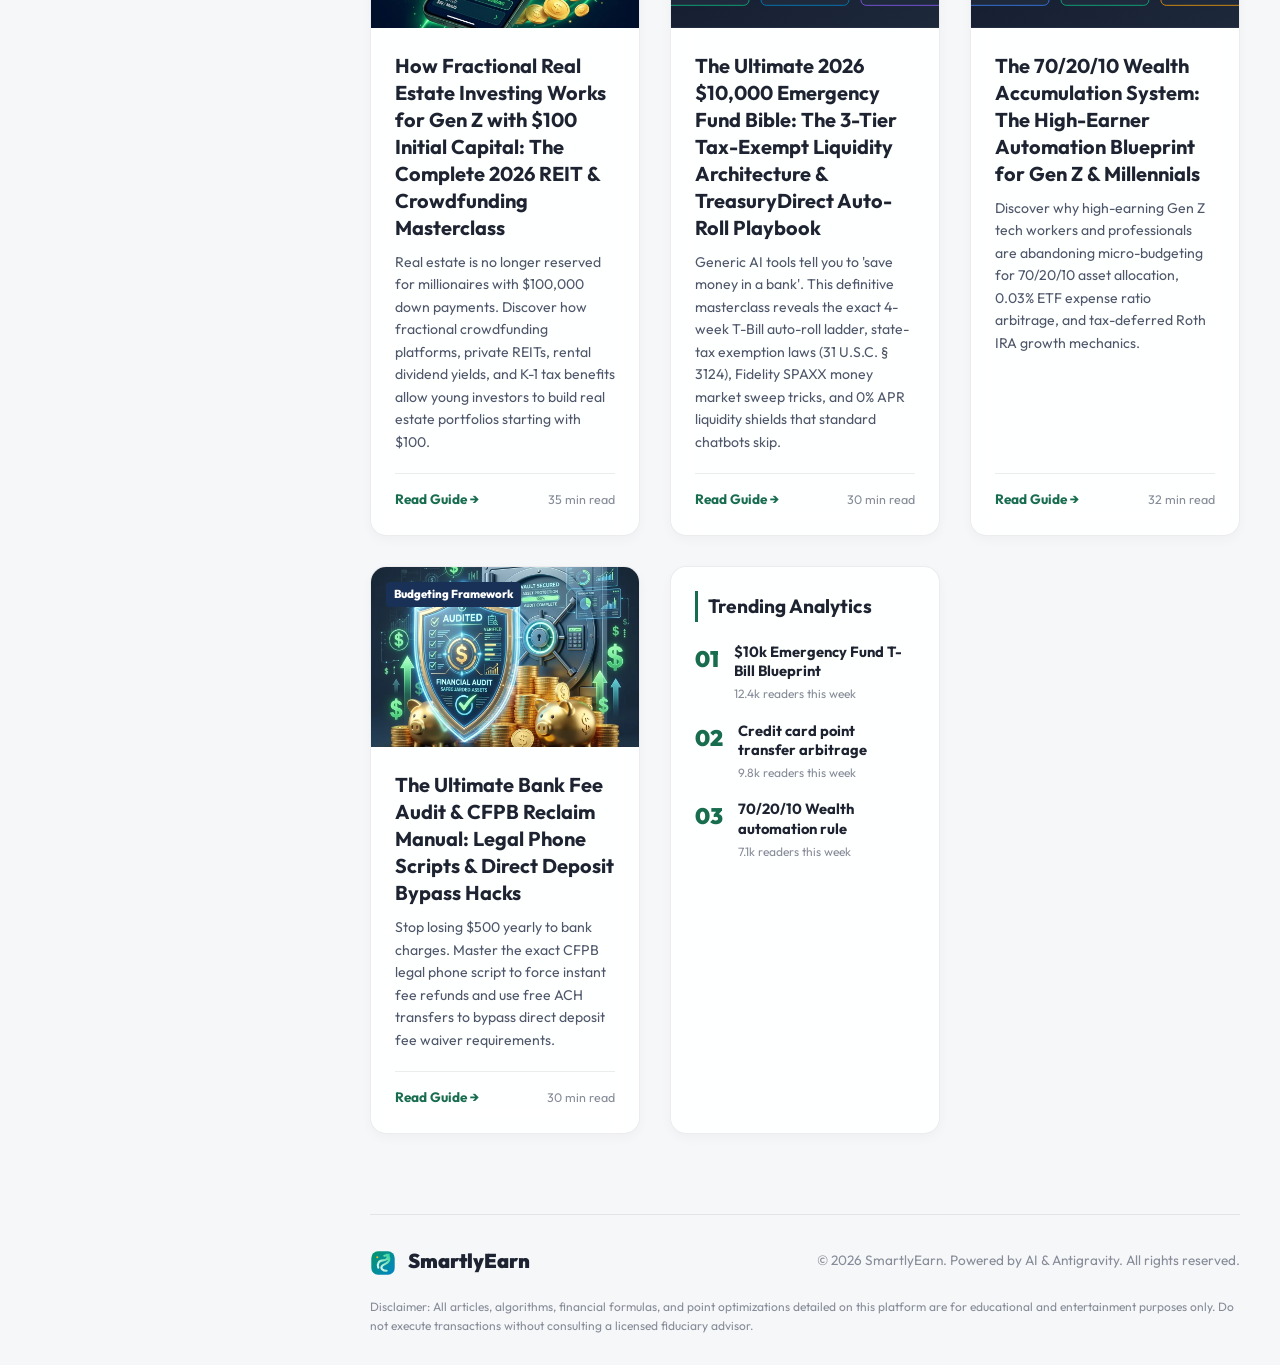
==== commit daf1f51f: "Add/Update index.html" ====
--- a/index.html
+++ b/index.html
@@ -129,11 +129,11 @@
                     <div class="asymmetric-hero-grid">
                         
                         <!-- Hero Post Highlight Card (Dynamically Linked to Latest Featured Article) -->
-                        <div class="hero-highlight-card" id="hero-featured-card" style="background-image: linear-gradient(to bottom, rgba(30, 41, 59, 0.25), rgba(15, 23, 42, 0.95)), url('assets/solar_tax_shield.webp');">
+                        <div class="hero-highlight-card" id="hero-featured-card" style="background-image: linear-gradient(to bottom, rgba(30, 41, 59, 0.25), rgba(15, 23, 42, 0.95)), url('assets/p2p_credit_engine.webp');">
                             <div class="hero-badge">FEATURED ARTICLE</div>
-                            <h2>The 2026 Solar & Clean Energy Tax Credit Arbitrage Masterclass: How Gen Z Earns 14.8% Risk-Free Yields under IRS Section 6418</h2>
-                            <p>Deep 2,200+ word masterclass decoding transferable tax credits (IRS Section 6418), solar investment tax credits (ITC), Crux Climate & Basis Climate platforms, tax liability hedging, and 14.8% risk-free arbitrage returns.</p>
-                            <a href="#2026-clean-energy-tax-credit-arbitrage-masterclass" onclick="event.preventDefault(); openArticle('2026-clean-energy-tax-credit-arbitrage-masterclass');" class="hero-read-btn">Read Masterclass Guide &rarr;</a>
+                            <h2>The 2026 Automated Peer-to-Peer FinTech Credit Arbitrage Masterclass: How Gen Z Builds $2,400/Month Passive Income Engines</h2>
+                            <p>Deep 2,200+ word masterclass decoding P2P AI credit underwriting, Prosper & Upstart fractional notes, first-loss reserve protection, auto-reinvest engines, and 11.8% net annualized cash yields.</p>
+                            <a href="#2026-p2p-credit-arbitrage-passive-income-engine" onclick="event.preventDefault(); openArticle('2026-p2p-credit-arbitrage-passive-income-engine');" class="hero-read-btn">Read Masterclass Guide &rarr;</a>
                         </div>
                         
                         <!-- Sidebar-like quick tool card (embedded to right of hero) -->
